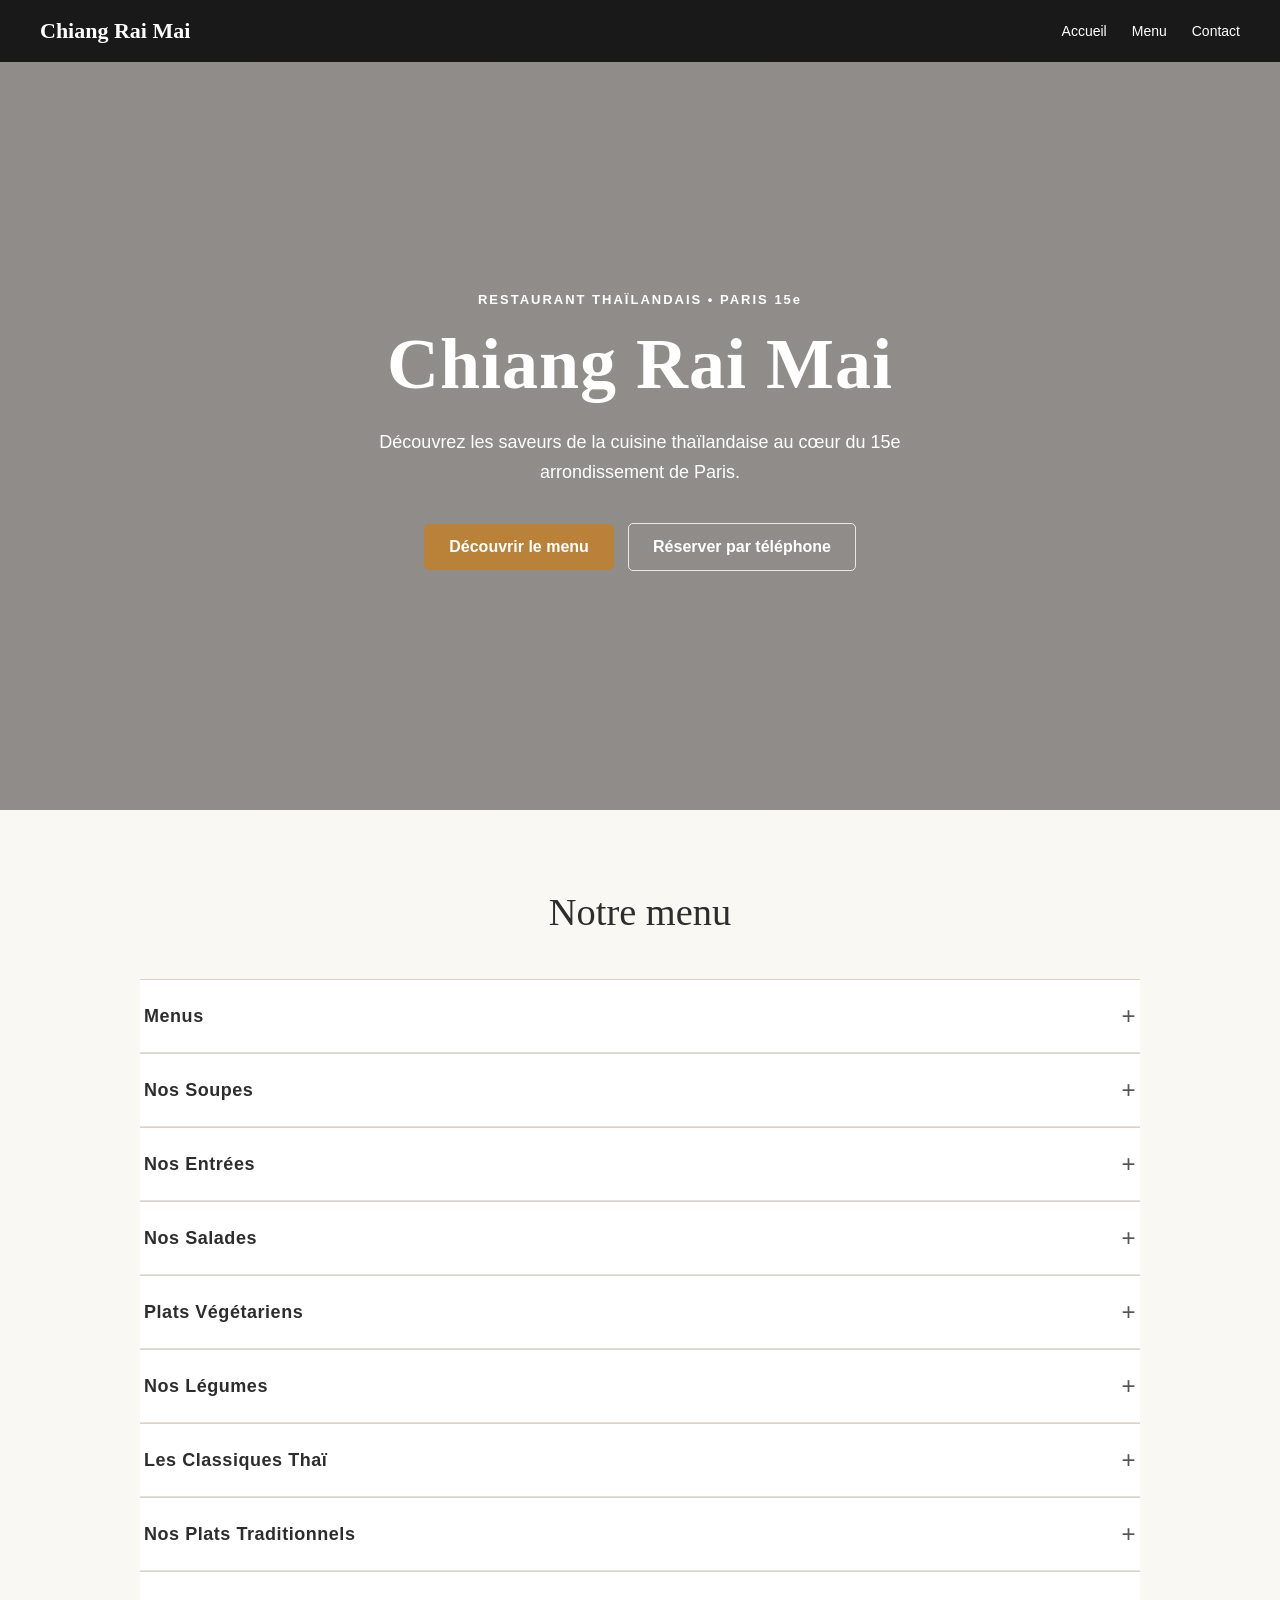
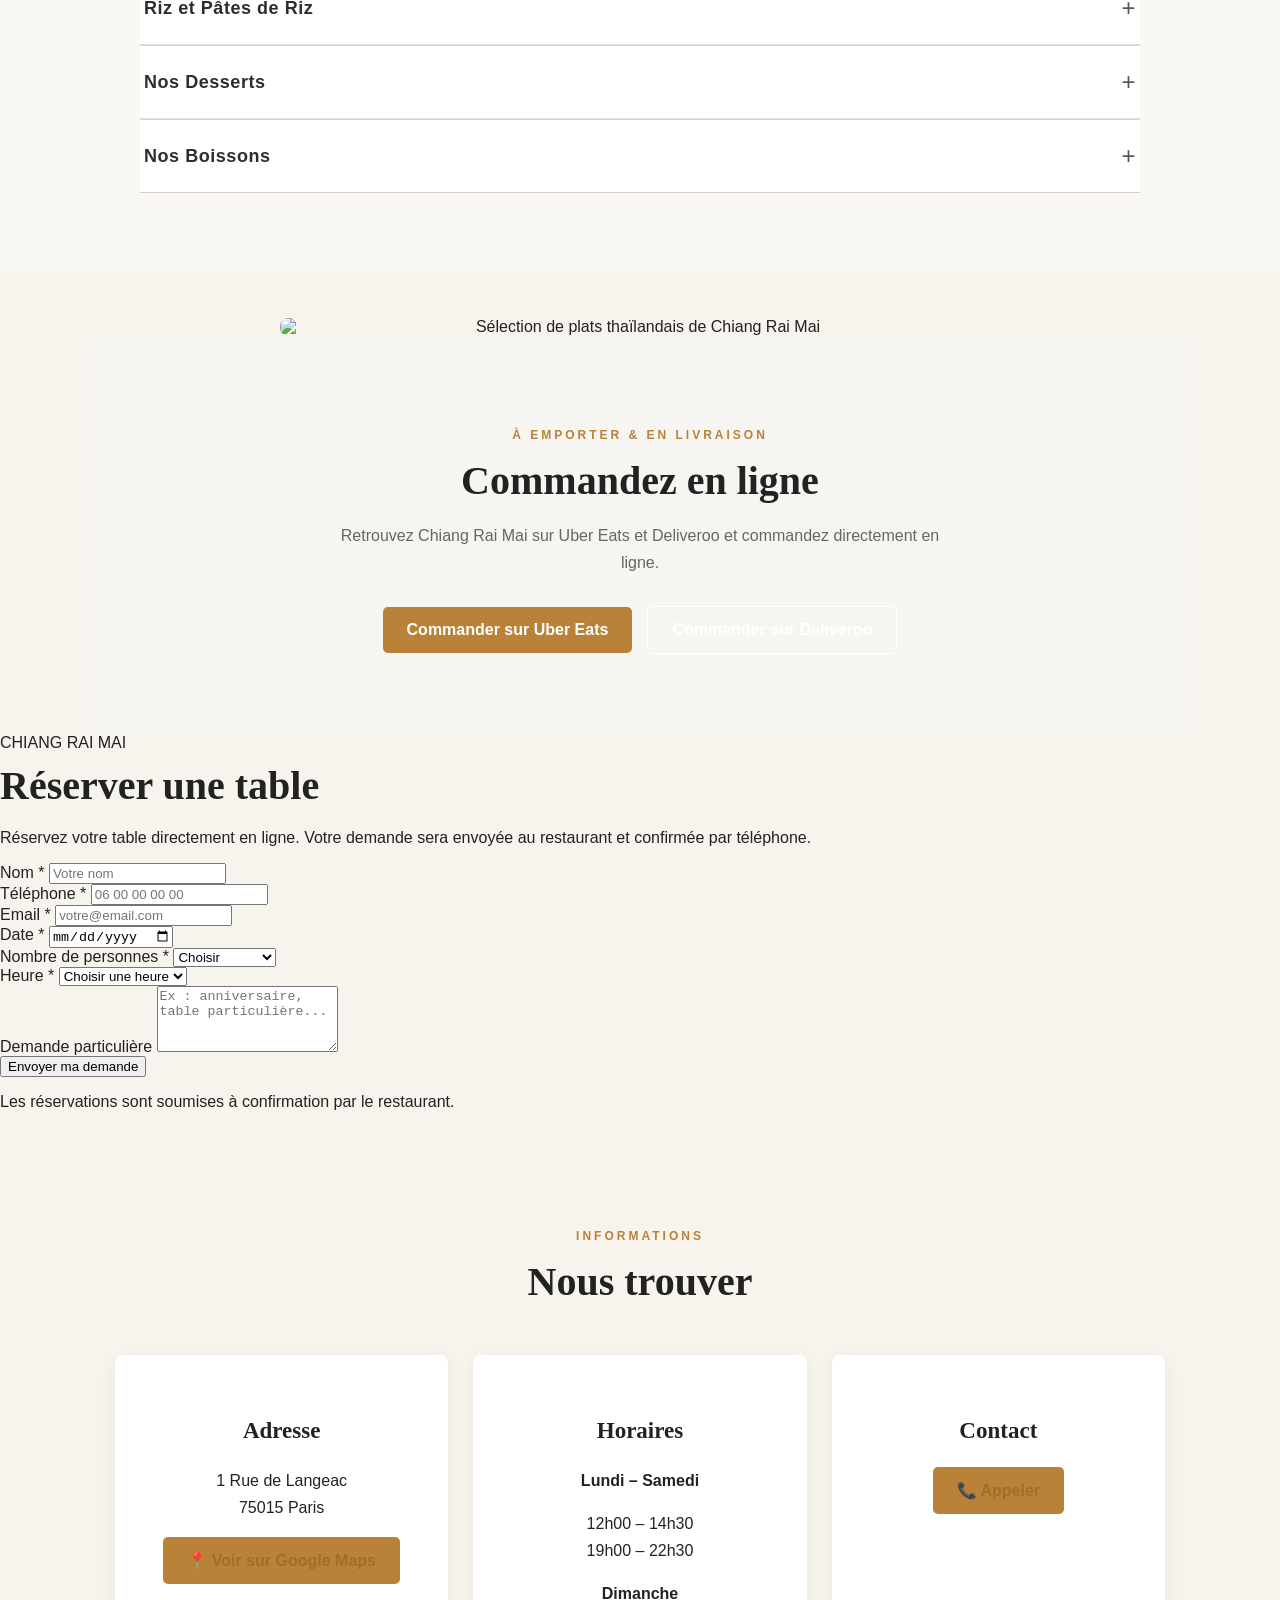
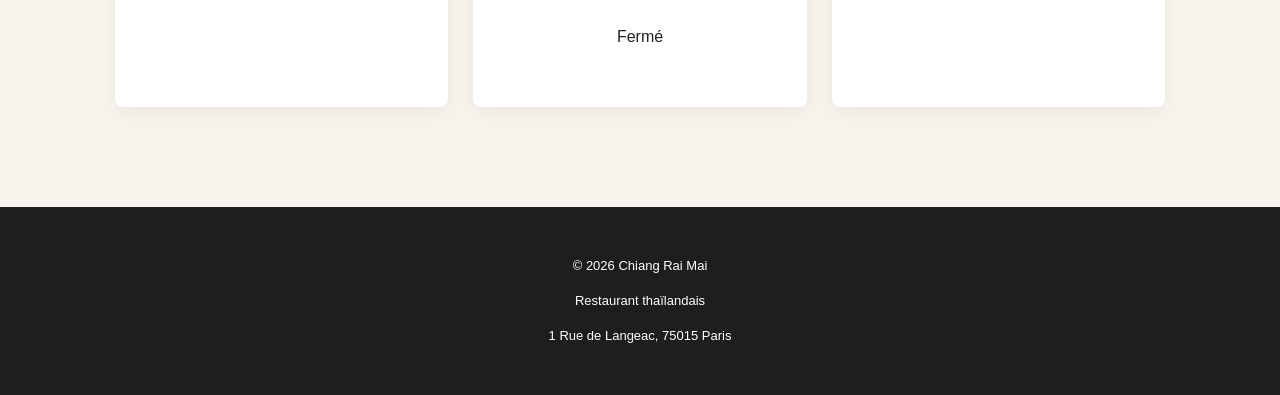
==== index.html @ cab0a839 "Update index.html" ====
<!DOCTYPE html>
<html lang="fr">

<head>

  <meta charset="UTF-8">

  <meta
    name="viewport"
    content="width=device-width, initial-scale=1.0"
  >

  <title>
    Chiang Rai Mai — Restaurant Thaïlandais Paris
  </title>

  <meta
    name="description"
    content="Chiang Rai Mai, restaurant thaïlandais au 1 Rue de Langeac, 75015 Paris."
  >

  <link rel="stylesheet" href="style.css">

</head>


<body>


  <!-- =========================
       NAVIGATION
  ========================= -->

  <header class="navbar">

    <div class="logo">
      Chiang Rai Mai
    </div>

    <nav>

      <a href="#accueil">Accueil</a>

      <a href="#menu">Menu</a>

    

      <a href="#contact">Contact</a>

    </nav>

  </header>



  <!-- =========================
       ACCUEIL
  ========================= -->

  <section id="accueil" class="hero">

    <div class="hero-content">

      <p class="label">
        RESTAURANT THAÏLANDAIS • PARIS 15e
      </p>

      <h1>
        Chiang Rai Mai
      </h1>

      <p class="subtitle">
        Découvrez les saveurs de la cuisine thaïlandaise
        au cœur du 15e arrondissement de Paris.
      </p>

      <div class="buttons">

        <a
          href="#menu"
          class="button"
        >
          Découvrir le menu
        </a>

        <a
          href="tel:0145306911"
          class="button button-outline"
        >
          Réserver par téléphone
        </a>

      </div>

    </div>

  </section>



<!-- =========================
     MENU
========================= -->

<section id="menu" class="menu">
  <div class="menu-container">

    <h2>Notre menu</h2>

    <!-- =========================
         MENUS
    ========================= -->

    <details class="menu-category">
      <summary>Menus</summary>

      <div class="menu-items">

        <div class="menu-special">
          <div class="menu-special-name">Menu Midi</div>

          <div class="menu-special-description">
            Entrée + Plat<br>
            Du lundi au vendredi, hors week-ends et jours fériés.
          </div>

          <div class="menu-special-price">16,50 €</div>
        </div>

        <div class="menu-special">
          <div class="menu-special-name">Menu Midi &amp; Soir</div>

          <div class="menu-special-description">
            Entrée + Plat + Accompagnement + Dessert ou Café
          </div>

          <div class="menu-special-price">25,50 €</div>
        </div>

      </div>
    </details>


    <!-- =========================
         SOUPES
    ========================= -->

    <details class="menu-category">
      <summary>Nos Soupes</summary>

      <div class="menu-items">

        <div class="menu-item">
          <div class="menu-code">S1</div>
          <div class="menu-name">
            Tom Kha Kai
            <span class="menu-description">
              Soupe de poulet au lait de coco, galanga et citronnelle
            </span>
          </div>
          <div class="menu-price">13,80 €</div>
        </div>

        <div class="menu-item">
          <div class="menu-code">S2</div>
          <div class="menu-name">
            Tom Yam Kai
            <span class="menu-description">
              Soupe de poulet à la citronnelle épicée
            </span>
          </div>
          <div class="menu-price">12,80 €</div>
        </div>

        <div class="menu-item">
          <div class="menu-code">S3</div>
          <div class="menu-name">
            Tom Yam Pla
            <span class="menu-description">
              Soupe de poisson à la citronnelle épicée
            </span>
          </div>
          <div class="menu-price">13,80 €</div>
        </div>

        <div class="menu-item">
          <div class="menu-code">S4</div>
          <div class="menu-name">
            Tom Yam Kung
            <span class="menu-description">
              Soupe de crevettes à la citronnelle épicée
            </span>
          </div>
          <div class="menu-price">14,80 €</div>
        </div>

        <div class="menu-item">
          <div class="menu-code">S5</div>
          <div class="menu-name">
            Tom Yam Tha Le
            <span class="menu-description">
              Soupe aux fruits de mer à la citronnelle épicée
            </span>
          </div>
          <div class="menu-price">15,50 €</div>
        </div>

        <div class="menu-item">
          <div class="menu-code">S6</div>
          <div class="menu-name">
            Ken Chud Voun Sen
            <span class="menu-description">
              Soupe de vermicelles transparentes au porc et crevettes
            </span>
          </div>
          <div class="menu-price">13,50 €</div>
        </div>

        <div class="menu-item">
          <div class="menu-code">S7</div>
          <div class="menu-name">
            Tom Yam Keow Kung
            <span class="menu-description">
              Soupe de raviolis aux crevettes à la citronnelle épicée
            </span>
          </div>
          <div class="menu-price">13,80 €</div>
        </div>

      </div>
    </details>


    <!-- =========================
         ENTREES
    ========================= -->

    <details class="menu-category">
      <summary>Nos Entrées</summary>

      <div class="menu-items">

        <div class="menu-item">
          <div class="menu-code">E8</div>
          <div class="menu-name">
            Som Tam Thaï
            <span class="menu-description">Salade de papaye</span>
          </div>
          <div class="menu-price">10,50 €</div>
        </div>

        <div class="menu-item">
          <div class="menu-code">E88</div>
          <div class="menu-name">
            Som Tam Lao
            <span class="menu-description">Salade de papaye lao</span>
          </div>
          <div class="menu-price">10,50 €</div>
        </div>

        <div class="menu-item">
          <div class="menu-code">E9</div>
          <div class="menu-name">
            Nems
            <span class="menu-description">Pâtés impériaux au porc, 4 pièces</span>
          </div>
          <div class="menu-price">9,00 €</div>
        </div>

        <div class="menu-item">
          <div class="menu-code">E10</div>
          <div class="menu-name">
            Por Pia
            <span class="menu-description">Rouleaux thaï au porc et taro, 3 pièces</span>
          </div>
          <div class="menu-price">9,00 €</div>
        </div>

        <div class="menu-item">
          <div class="menu-code">E11</div>
          <div class="menu-name">
            Toong Thong
            <span class="menu-description">Papillotes farcies aux fruits de mer, 6 pièces</span>
          </div>
          <div class="menu-price">13,00 €</div>
        </div>

        <div class="menu-item">
          <div class="menu-code">E12</div>
          <div class="menu-name">
            Kung Kled Kha Nom Pang
            <span class="menu-description">Crevettes panées au pain de mie, 6 pièces</span>
          </div>
          <div class="menu-price">15,80 €</div>
        </div>

        <div class="menu-item">
          <div class="menu-code">E13</div>
          <div class="menu-name">
            Kung Chê Nam Pla
            <span class="menu-description">Crevettes crues sauce piquante</span>
          </div>
          <div class="menu-price">16,80 €</div>
        </div>

        <div class="menu-item">
          <div class="menu-code">E14</div>
          <div class="menu-name">
            Neua Savan
            <span class="menu-description">Bœuf boucané façon thaï</span>
          </div>
          <div class="menu-price">13,50 €</div>
        </div>

        <div class="menu-item">
          <div class="menu-code">E15</div>
          <div class="menu-name">
            Por Pia Sod
            <span class="menu-description">Rouleaux de printemps, 2 pièces</span>
          </div>
          <div class="menu-price">10,50 €</div>
        </div>

        <div class="menu-item">
          <div class="menu-code">E16</div>
          <div class="menu-name">
            Nem Tha Deua
            <span class="menu-description">Salade de riz croustillant à la laotienne</span>
          </div>
          <div class="menu-price">13,80 €</div>
        </div>

      </div>
    </details>


    <!-- =========================
         SALADES
    ========================= -->

    <details class="menu-category">
      <summary>Nos Salades</summary>

      <div class="menu-items">

        <div class="menu-item">
          <div class="menu-code">E17</div>
          <div class="menu-name">
            Yam Pla Duk Phu
            <span class="menu-description">
              Salade de miettes de poisson frit aux mangues vertes
            </span>
          </div>
          <div class="menu-price">23,90 €</div>
        </div>

        <div class="menu-item">
          <div class="menu-code">E18</div>
          <div class="menu-name">
            Yam Neua
            <span class="menu-description">Salade de bœuf à la citronnelle</span>
          </div>
          <div class="menu-price">14,50 €</div>
        </div>

        <div class="menu-item">
          <div class="menu-code">E19</div>
          <div class="menu-name">
            Yam Sam Krop
            <span class="menu-description">
              Salade de seiches, poisson et crevettes à la citronnelle
            </span>
          </div>
          <div class="menu-price">14,80 €</div>
        </div>

        <div class="menu-item">
          <div class="menu-code">E20</div>
          <div class="menu-name">
            Yam Voune Sene
            <span class="menu-description">
              Salade de vermicelles au porc et aux crevettes
            </span>
          </div>
          <div class="menu-price">14,50 €</div>
        </div>

        <div class="menu-item">
          <div class="menu-code">E21</div>
          <div class="menu-name">
            Yam Pla Meuk
            <span class="menu-description">Salade de seiches à la citronnelle</span>
          </div>
          <div class="menu-price">13,80 €</div>
        </div>

        <div class="menu-item">
          <div class="menu-code">E22</div>
          <div class="menu-name">
            Yam Phak Bung
            <span class="menu-description">Salade de liserons d'eau aux crevettes</span>
          </div>
          <div class="menu-price">14,50 €</div>
        </div>

        <div class="menu-item">
          <div class="menu-code">E23</div>
          <div class="menu-name">
            Yam Tha Le
            <span class="menu-description">Salade de fruits de mer à la citronnelle</span>
          </div>
          <div class="menu-price">16,80 €</div>
        </div>

        <div class="menu-item">
          <div class="menu-code">E24</div>
          <div class="menu-name">
            Yam Kung
            <span class="menu-description">Salade de crevettes à la citronnelle</span>
          </div>
          <div class="menu-price">16,80 €</div>
        </div>

        <div class="menu-item">
          <div class="menu-code">E25</div>
          <div class="menu-name">
            Mou Ma Nao
            <span class="menu-description">Salade de porc au citron vert</span>
          </div>
          <div class="menu-price">13,80 €</div>
        </div>

        <div class="menu-item">
          <div class="menu-code">E26</div>
          <div class="menu-name">
            Yam Sapparod
            <span class="menu-description">Salade d'ananas aux crevettes et au poulet</span>
          </div>
          <div class="menu-price">17,80 €</div>
        </div>

      </div>
    </details>


    <!-- =========================
         VEGETARIEN
    ========================= -->

    <details class="menu-category">
      <summary>Plats Végétariens</summary>

      <div class="menu-items">

        <div class="menu-item">
          <div class="menu-code">V1</div>
          <div class="menu-name">
            Por Pia
            <span class="menu-description">Rouleaux thaï aux légumes</span>
          </div>
          <div class="menu-price">9,00 €</div>
        </div>

        <div class="menu-item">
          <div class="menu-code">V2</div>
          <div class="menu-name">
            Som Tam Che
            <span class="menu-description">Salade de papaye végétarienne</span>
          </div>
          <div class="menu-price">10,50 €</div>
        </div>

        <div class="menu-item">
          <div class="menu-code">V3</div>
          <div class="menu-name">
            Ken Chud Voun Sen Tofu
            <span class="menu-description">Soupe de vermicelles transparentes au tofu</span>
          </div>
          <div class="menu-price">12,80 €</div>
        </div>

        <div class="menu-item">
          <div class="menu-code">V4</div>
          <div class="menu-name">
            Phat Phak Ruam Mit Tofu
            <span class="menu-description">Légumes croquants et tofu sautés au wok</span>
          </div>
          <div class="menu-price">12,80 €</div>
        </div>

        <div class="menu-item">
          <div class="menu-code">V5</div>
          <div class="menu-name">
            Keng Phet Phak Ruam Mit
            <span class="menu-description">Assortiment de légumes au lait de coco aux épices rouges</span>
          </div>
          <div class="menu-price">13,50 €</div>
        </div>

        <div class="menu-item">
          <div class="menu-code">V6</div>
          <div class="menu-name">
            Keng Kiew Van Phak Mit
            <span class="menu-description">Assortiment de légumes au lait de coco aux épices vertes</span>
          </div>
          <div class="menu-price">13,50 €</div>
        </div>

        <div class="menu-item">
          <div class="menu-code">V7</div>
          <div class="menu-name">
            Phat Thaï Tofu
            <span class="menu-description">Pâtes de riz sautées de tofu</span>
          </div>
          <div class="menu-price">13,50 €</div>
        </div>

        <div class="menu-item">
          <div class="menu-code">V8</div>
          <div class="menu-name">
            Khao Phat Tofu
            <span class="menu-description">Riz sauté de tofu</span>
          </div>
          <div class="menu-price">12,80 €</div>
        </div>

        <div class="menu-item">
          <div class="menu-code">V9</div>
          <div class="menu-name">
            Tom Kha Pak
            <span class="menu-description">
              Soupe de légumes épicées parfumée de citronnelle, galanga et lait de coco
            </span>
          </div>
          <div class="menu-price">13,50 €</div>
        </div>

        <div class="menu-item">
          <div class="menu-code">V10</div>
          <div class="menu-name">
            Phat Kaphao Tofu
            <span class="menu-description">Tofu sautés au basilic</span>
          </div>
          <div class="menu-price">13,50 €</div>
        </div>

        <div class="menu-item">
          <div class="menu-code">V11</div>
          <div class="menu-name">
            Bôbun Che
            <span class="menu-description">Bôbun végétarien</span>
          </div>
          <div class="menu-price">12,80 €</div>
        </div>

      </div>
    </details>


    <!-- =========================
         LEGUMES
    ========================= -->

    <details class="menu-category">
      <summary>Nos Légumes</summary>

      <div class="menu-items">

        <div class="menu-item">
          <div class="menu-code">L1</div>
          <div class="menu-name">
            Phat Kha Na Mou Korb
            <span class="menu-description">Légumes thaï sautés au porc croustillant</span>
          </div>
          <div class="menu-price">12,80 €</div>
        </div>

        <div class="menu-item">
          <div class="menu-code">L2</div>
          <div class="menu-name">
            Phat Kha Na Pa Khem
            <span class="menu-description">Légumes thaï sautés au poisson salé</span>
          </div>
          <div class="menu-price">12,80 €</div>
        </div>

        <div class="menu-item">
          <div class="menu-code">L3</div>
          <div class="menu-name">
            Phat Phak Bung Fai Deng
            <span class="menu-description">Liserons d'eau sautés à l'ail</span>
          </div>
          <div class="menu-price">12,80 €</div>
        </div>

        <div class="menu-item">
          <div class="menu-code">L4</div>
          <div class="menu-name">
            Phat Phak Ruam Mit
            <span class="menu-description">Assortiment de légumes sautés</span>
          </div>
          <div class="menu-price">12,80 €</div>
        </div>

        <div class="menu-item">
          <div class="menu-code">L5</div>
          <div class="menu-name">
            Bôbun Kai
            <span class="menu-description">Bôbun poulet</span>
          </div>
          <div class="menu-price">13,50 €</div>
        </div>

        <div class="menu-item">
          <div class="menu-code">L6</div>
          <div class="menu-name">
            Bôbun Nuea
            <span class="menu-description">Bôbun bœuf</span>
          </div>
          <div class="menu-price">14,50 €</div>
        </div>

      </div>
    </details>


    <!-- =========================
         CLASSIQUES THAI
    ========================= -->

    <details class="menu-category">
      <summary>Les Classiques Thaï</summary>

      <div class="menu-items">

        <div class="menu-item">
          <div class="menu-code">C1</div>
          <div class="menu-name">
            Keng Kiew Van Neua
            <span class="menu-description">Bœuf aux pousses de bambou et au lait de coco aux épices vertes</span>
          </div>
          <div class="menu-price">14,80 €</div>
        </div>

        <div class="menu-item">
          <div class="menu-code">C2</div>
          <div class="menu-name">
            Keng Phet Neua
            <span class="menu-description">Bœuf aux pousses de bambou et lait de coco aux épices rouges</span>
          </div>
          <div class="menu-price">14,80 €</div>
        </div>

        <div class="menu-item">
          <div class="menu-code">C3</div>
          <div class="menu-name">
            Keng Pha Naing Neua
            <span class="menu-description">Bœuf aux épices et au lait de coco</span>
          </div>
          <div class="menu-price">15,50 €</div>
        </div>

        <div class="menu-item">
          <div class="menu-code">C4</div>
          <div class="menu-name">
            Chuchi Kung
            <span class="menu-description">Gambas aux épices et au lait de coco, 3 pièces</span>
          </div>
          <div class="menu-price">17,80 €</div>
        </div>

        <div class="menu-item">
          <div class="menu-code">C5</div>
          <div class="menu-name">
            Chuchi Pla
            <span class="menu-description">Filet de saumon aux épices et au lait de coco</span>
          </div>
          <div class="menu-price">16,50 €</div>
        </div>

        <div class="menu-item">
          <div class="menu-code">C6</div>
          <div class="menu-name">
            Keng Phet Kai
            <span class="menu-description">Poulet aux pousses de bambou et lait de coco aux épices rouges</span>
          </div>
          <div class="menu-price">13,80 €</div>
        </div>

        <div class="menu-item">
          <div class="menu-code">C7</div>
          <div class="menu-name">
            Keng Phet Pet Yang
            <span class="menu-description">Canard aux pousses de bambou et lait de coco aux épices rouges</span>
          </div>
          <div class="menu-price">16,80 €</div>
        </div>

        <div class="menu-item">
          <div class="menu-code">C8</div>
          <div class="menu-name">
            Keng Kiew Van Pet
            <span class="menu-description">Canard aux pousses de bambou et lait de coco aux épices vertes</span>
          </div>
          <div class="menu-price">16,00 €</div>
        </div>

        <div class="menu-item">
          <div class="menu-code">C9</div>
          <div class="menu-name">
            Massaman Kai
            <span class="menu-description">Poulet aux pommes de terre au lait de coco</span>
          </div>
          <div class="menu-price">16,00 €</div>
        </div>

        <div class="menu-item">
          <div class="menu-code">C10</div>
          <div class="menu-name">
            Khao Nom Chin Nam Ngiao
            <span class="menu-description">Soupe de vermicelles de riz au porc façon « Chiang-Rai »</span>
          </div>
          <div class="menu-price">13,80 €</div>
        </div>

        <div class="menu-item">
          <div class="menu-code">C11</div>
          <div class="menu-name">
            Keng Kiew Van Kai
            <span class="menu-description">Poulet aux pousses de bambou et lait de coco aux épices vertes</span>
          </div>
          <div class="menu-price">13,80 €</div>
        </div>

        <div class="menu-item">
          <div class="menu-code"></div>
          <div class="menu-name">
            Crevettes aux pousses de bambou
            <span class="menu-description">Lait de coco aux épices rouges ou vertes</span>
          </div>
          <div class="menu-price">16,70 €</div>
        </div>

      </div>
    </details>


    <!-- =========================
         PLATS TRADITIONNELS
    ========================= -->

    <details class="menu-category">
      <summary>Nos Plats Traditionnels</summary>

      <div class="menu-items">

        <div class="menu-subcategory">
          Spécialités de Viandes &amp; Volailles
        </div>

        <div class="menu-item">
          <div class="menu-code">P27</div>
          <div class="menu-name">Lab Mou<span class="menu-description">Porc haché aux épices et galanga, froid</span></div>
          <div class="menu-price">13,50 €</div>
        </div>

        <div class="menu-item">
          <div class="menu-code">P28</div>
          <div class="menu-name">Lab Kai<span class="menu-description">Poulet haché aux épices et galanga, froid</span></div>
          <div class="menu-price">13,50 €</div>
        </div>

        <div class="menu-item">
          <div class="menu-code">P29</div>
          <div class="menu-name">Lab Khôua<span class="menu-description">Porc haché façon Chiang-Rai</span></div>
          <div class="menu-price">13,80 €</div>
        </div>

        <div class="menu-item">
          <div class="menu-code">P30</div>
          <div class="menu-name">Lab Neua<span class="menu-description">Bœuf haché aux épices et galanga, froid</span></div>
          <div class="menu-price">14,50 €</div>
        </div>

        <div class="menu-item">
          <div class="menu-code">P31</div>
          <div class="menu-name">Lab Pet<span class="menu-description">Canard haché aux épices et galanga, froid</span></div>
          <div class="menu-price">14,50 €</div>
        </div>

        <div class="menu-item">
          <div class="menu-code">P32</div>
          <div class="menu-name">Say Krok<span class="menu-description">Saucisses thaï</span></div>
          <div class="menu-price">11,80 €</div>
        </div>

        <div class="menu-item">
          <div class="menu-code">P33</div>
          <div class="menu-name">Say Oua Lao<span class="menu-description">Saucisses lao à la citronnelle</span></div>
          <div class="menu-price">11,80 €</div>
        </div>

        <div class="menu-item">
          <div class="menu-code">P34</div>
          <div class="menu-name">Neua Phat Ka Phao<span class="menu-description">Bœuf sauté au basilic</span></div>
          <div class="menu-price">14,50 €</div>
        </div>

        <div class="menu-item">
          <div class="menu-code">P35</div>
          <div class="menu-name">Neua Phat Khing<span class="menu-description">Bœuf sauté au gingembre</span></div>
          <div class="menu-price">14,80 €</div>
        </div>

        <div class="menu-item">
          <div class="menu-code">P36</div>
          <div class="menu-name">Seua Rong Haï<span class="menu-description">Entrecôte grillée façon thaï</span></div>
          <div class="menu-price">18,80 €</div>
        </div>

        <div class="menu-item">
          <div class="menu-code">P37</div>
          <div class="menu-name">Neua Phat Phet<span class="menu-description">Bœuf épicé sauté au poivre jeune</span></div>
          <div class="menu-price">15,50 €</div>
        </div>

        <div class="menu-item">
          <div class="menu-code">P38</div>
          <div class="menu-name">Sate Kai<span class="menu-description">Brochettes de poulet, sauce au lait de coco et cacahuètes</span></div>
          <div class="menu-price">13,80 €</div>
        </div>

        <div class="menu-item">
          <div class="menu-code">P39</div>
          <div class="menu-name">Poulets Sautés Aux Noix de Cajou<span class="menu-description">Kai Phat Met Mamuang</span></div>
          <div class="menu-price">13,80 €</div>
        </div>

        <div class="menu-item">
          <div class="menu-code">P40</div>
          <div class="menu-name">Kai Thord<span class="menu-description">Demi coquelet frit</span></div>
          <div class="menu-price">12,70 €</div>
        </div>

        <div class="menu-item">
          <div class="menu-code">P41</div>
          <div class="menu-name">Kai Phat Ka Phao<span class="menu-description">Poulets sautés au basilic</span></div>
          <div class="menu-price">13,80 €</div>
        </div>

        <div class="menu-item">
          <div class="menu-code">P42</div>
          <div class="menu-name">Kai Phat Khing<span class="menu-description">Poulets sautés au gingembre</span></div>
          <div class="menu-price">13,80 €</div>
        </div>

        <div class="menu-item">
          <div class="menu-code">P43</div>
          <div class="menu-name">Nok Phat Ka Thiem<span class="menu-description">Cailles sautées à l'ail</span></div>
          <div class="menu-price">14,80 €</div>
        </div>

        <div class="menu-item">
          <div class="menu-code">P44</div>
          <div class="menu-name">Nok Phat Ka Phao<span class="menu-description">Cailles sautées au basilic</span></div>
          <div class="menu-price">14,80 €</div>
        </div>

        <div class="menu-item">
          <div class="menu-code">P45</div>
          <div class="menu-name">Mou Yang<span class="menu-description">Porc grillé façon thaï</span></div>
          <div class="menu-price">14,80 €</div>
        </div>

        <div class="menu-item">
          <div class="menu-code">P46</div>
          <div class="menu-name">Mou Wane<span class="menu-description">Porc au caramel</span></div>
          <div class="menu-price">14,80 €</div>
        </div>

        <div class="menu-item">
          <div class="menu-code">P47</div>
          <div class="menu-name">Sate Mou<span class="menu-description">Brochettes de porc, sauce au lait de coco et cacahuètes</span></div>
          <div class="menu-price">13,80 €</div>
        </div>

        <div class="menu-item">
          <div class="menu-code">P48</div>
          <div class="menu-name">Mou Phat Ka Phao<span class="menu-description">Porc sauté au basilic</span></div>
          <div class="menu-price">13,80 €</div>
        </div>

        <div class="menu-item">
          <div class="menu-code">P49</div>
          <div class="menu-name">Mou Phat Khing<span class="menu-description">Porc sauté au gingembre</span></div>
          <div class="menu-price">13,80 €</div>
        </div>

        <div class="menu-item">
          <div class="menu-code">P50</div>
          <div class="menu-name">Pet Ma Kram<span class="menu-description">Canard au tamarin</span></div>
          <div class="menu-price">15,80 €</div>
        </div>

        <div class="menu-item">
          <div class="menu-code">P52</div>
          <div class="menu-name">Pet Phat Phet<span class="menu-description">Canard sauté au basilic et poivre jeune</span></div>
          <div class="menu-price">16,50 €</div>
        </div>

        <div class="menu-item">
          <div class="menu-code">P54</div>
          <div class="menu-name">Phê Phat Phet Plik Thaï One<span class="menu-description">Agneau sauté au basilic et poivre jeune</span></div>
          <div class="menu-price">16,50 €</div>
        </div>


        <div class="menu-subcategory">
          Spécialités de Poissons, Crustacés &amp; Autres
        </div>

        <div class="menu-item">
          <div class="menu-code">P51</div>
          <div class="menu-name">Kop Ka Tiem<span class="menu-description">Cuisses de grenouilles sautées à l'ail au sel et poivre</span></div>
          <div class="menu-price">15,80 €</div>
        </div>

        <div class="menu-item">
          <div class="menu-code">P53</div>
          <div class="menu-name">Kop Phat Ka Phao<span class="menu-description">Cuisses de grenouilles sautées au basilic</span></div>
          <div class="menu-price">15,80 €</div>
        </div>

        <div class="menu-item">
          <div class="menu-code">P55</div>
          <div class="menu-name">Pla Piao Vane<span class="menu-description">Filet de poisson frit sauce aigre-douce</span></div>
          <div class="menu-price">14,50 €</div>
        </div>

        <div class="menu-item">
          <div class="menu-code">P56</div>
          <div class="menu-name">Pla Sam Rot<span class="menu-description">Daurade aux trois saveurs</span></div>
          <div class="menu-price">24,80 €</div>
        </div>

        <div class="menu-item">
          <div class="menu-code">P57</div>
          <div class="menu-name">Pla Phat Ka Thiem<span class="menu-description">Daurade sautée à l'ail, au sel et au poivre</span></div>
          <div class="menu-price">24,90 €</div>
        </div>

        <div class="menu-item">
          <div class="menu-code">P58</div>
          <div class="menu-name">Pla Samoune Thaï<span class="menu-description">Daurade aux épices thaïes</span></div>
          <div class="menu-price">25,50 €</div>
        </div>

        <div class="menu-item">
          <div class="menu-code">P59</div>
          <div class="menu-name">Kung Ka Tiem<span class="menu-description">Gambas sautées à l'ail au sel et poivre, 3 pièces</span></div>
          <div class="menu-price">17,80 €</div>
        </div>

        <div class="menu-item">
          <div class="menu-code">P60</div>
          <div class="menu-name">Kung Op Voun Sen<span class="menu-description">Marmite de gambas aux cheveux d'anges, 3 pièces</span></div>
          <div class="menu-price">17,80 €</div>
        </div>

        <div class="menu-item">
          <div class="menu-code">P61</div>
          <div class="menu-name">Hor Mok Pla<span class="menu-description">Filet de poisson aux épices thaï cuit à la vapeur, 2 pièces</span></div>
          <div class="menu-price">15,80 €</div>
        </div>

        <div class="menu-item">
          <div class="menu-code">P62</div>
          <div class="menu-name">Pla Nung Ma Nao<span class="menu-description">Bar au citron cuit à la vapeur</span></div>
          <div class="menu-price">27,50 €</div>
        </div>

        <div class="menu-item">
          <div class="menu-code">P63</div>
          <div class="menu-name">Pou Phat Ka Phao<span class="menu-description">Crabes sautés au basilic</span></div>
          <div class="menu-price">16,50 €</div>
        </div>

        <div class="menu-item">
          <div class="menu-code">P64</div>
          <div class="menu-name">Pou Phat Curry<span class="menu-description">Crabes sautés au curry</span></div>
          <div class="menu-price">16,50 €</div>
        </div>

        <div class="menu-item">
          <div class="menu-code">P65</div>
          <div class="menu-name">Pou Phat Ka Tiem<span class="menu-description">Crabes sautés à l'ail au sel et poivre</span></div>
          <div class="menu-price">16,50 €</div>
        </div>

        <div class="menu-item">
          <div class="menu-code">P66</div>
          <div class="menu-name">Hoy Meng Phou Phat Ka Phao<span class="menu-description">Moules sautées au basilic</span></div>
          <div class="menu-price">15,80 €</div>
        </div>

        <div class="menu-item">
          <div class="menu-code">P67</div>
          <div class="menu-name">Hoy Phat Ka Tiem<span class="menu-description">Noix de Saint-Jacques sautées à l'ail</span></div>
          <div class="menu-price">19,80 €</div>
        </div>

        <div class="menu-item">
          <div class="menu-code">P68</div>
          <div class="menu-name">Hoy Phat Ka Phao<span class="menu-description">Noix de Saint-Jacques sautées au basilic</span></div>
          <div class="menu-price">19,80 €</div>
        </div>

        <div class="menu-item">
          <div class="menu-code">P69</div>
          <div class="menu-name">Phat Ka Phao Thaï Lei<span class="menu-description">Fruits de mer sautés au basilic</span></div>
          <div class="menu-price">16,80 €</div>
        </div>

        <div class="menu-item">
          <div class="menu-code">P70</div>
          <div class="menu-name">Phat Ka Phao Kung<span class="menu-description">Crevettes sautées au basilic</span></div>
          <div class="menu-price">17,50 €</div>
        </div>

      </div>
    </details>


    <!-- =========================
         RIZ ET PATES
    ========================= -->

    <details class="menu-category">
      <summary>Riz et Pâtes de Riz</summary>

      <div class="menu-items">

        <div class="menu-item">
  <div class="menu-code">R1</div>

  <div class="menu-name">
    Phat Thaï
    <span class="menu-description">
      Pâtes de riz sautées façon thaï : poulet, bœuf, porc ou crevettes<br>
      Option crevettes ou bœuf — <strong>14,50 €</strong>
    </span>
  </div>

  <div class="menu-price">13,80 €</div>
</div>
        <div class="menu-item">
          <div class="menu-code">R2</div>
          <div class="menu-name">Khao Phat Pou<span class="menu-description">Riz sauté au crabe</span></div>
          <div class="menu-price">14,80 €</div>
        </div>

        <div class="menu-item">
          <div class="menu-code">R3</div>
          <div class="menu-name">Khao Phat Kai<span class="menu-description">Riz sauté au poulet</span></div>
          <div class="menu-price">13,80 €</div>
        </div>

        <div class="menu-item">
          <div class="menu-code">R4</div>
          <div class="menu-name">Khao Phat Mou<span class="menu-description">Riz sauté au porc</span></div>
          <div class="menu-price">13,80 €</div>
        </div>

        <div class="menu-item">
          <div class="menu-code">R5</div>
          <div class="menu-name">Khao Phat Kung<span class="menu-description">Riz sauté aux crevettes</span></div>
          <div class="menu-price">14,50 €</div>
        </div>

        <div class="menu-item">
          <div class="menu-code">R6</div>
          <div class="menu-name">Khao Phat Ruam Mit<span class="menu-description">Riz sauté aux fruits de mer</span></div>
          <div class="menu-price">14,50 €</div>
        </div>

        <div class="menu-item">
          <div class="menu-code">R7</div>
          <div class="menu-name">Khao Phat Nem<span class="menu-description">Riz sauté au porc fermenté</span></div>
          <div class="menu-price">13,80 €</div>
        </div>

        <div class="menu-item">
          <div class="menu-code">R8</div>
          <div class="menu-name">Khao Plaoc<span class="menu-description">Riz nature</span></div>
          <div class="menu-price">3,50 €</div>
        </div>

        <div class="menu-item">
          <div class="menu-code">R9</div>
          <div class="menu-name">Khao Niao<span class="menu-description">Riz gluant</span></div>
          <div class="menu-price">4,00 €</div>
        </div>


      </div>
    </details>


    <!-- =========================
         DESSERTS
    ========================= -->

    <details class="menu-category">
      <summary>Nos Desserts</summary>

      <div class="menu-items">

        <div class="menu-item">
          <div class="menu-code">D1</div>
          <div class="menu-name">Khao Niao Ma Mouang<span class="menu-description">Riz gluant au lait de coco et à la mangue</span></div>
          <div class="menu-price">10,80 €</div>
        </div>

        <div class="menu-item">
          <div class="menu-code">D2</div>
          <div class="menu-name">Boua Loy<span class="menu-description">Taro au lait de coco à la façon thaï</span></div>
          <div class="menu-price">7,90 €</div>
        </div>

        <div class="menu-item">
          <div class="menu-code">D3</div>
          <div class="menu-name">Khao Niao Thu Rian<span class="menu-description">Riz gluant au lait de coco et au durian</span></div>
          <div class="menu-price">10,80 €</div>
        </div>

        <div class="menu-item">
          <div class="menu-code">D4</div>
          <div class="menu-name">Khao Niao Phieurk<span class="menu-description">Riz gluant au taro et au lait de coco</span></div>
          <div class="menu-price">7,90 €</div>
        </div>

        <div class="menu-item">
          <div class="menu-code">D5</div>
          <div class="menu-name">Kloy Bouad Chee<span class="menu-description">Banane au lait de coco</span></div>
          <div class="menu-price">7,90 €</div>
        </div>

        <div class="menu-item">
          <div class="menu-code">D6</div>
          <div class="menu-name">Ma Mouang<span class="menu-description">Mangue fraîche</span></div>
          <div class="menu-price">8,50 €</div>
        </div>

        <div class="menu-item">
          <div class="menu-code">D7</div>
          <div class="menu-name">Saparot<span class="menu-description">Ananas frais</span></div>
          <div class="menu-price">6,80 €</div>
        </div>

        <div class="menu-item">
          <div class="menu-code">D8</div>
          <div class="menu-name">Mor Keng<span class="menu-description">Flan au lait de coco et thé vert</span></div>
          <div class="menu-price">7,90 €</div>
        </div>

        <div class="menu-item">
          <div class="menu-code">D9</div>
          <div class="menu-name">Mor Keng Ice Cream<span class="menu-description">Demi-flan et glace au coco</span></div>
          <div class="menu-price">7,90 €</div>
        </div>

      </div>
    </details>


    <!-- =========================
         BOISSONS
    ========================= -->

    <details class="menu-category">
      <summary>Nos Boissons</summary>

      <div class="menu-items">

        <div class="menu-subcategory">Bières</div>

        <div class="menu-item">
          <div class="menu-code"></div>
          <div class="menu-name">Bière thaïlandaise Singha <span class="menu-description">33 cl</span></div>
          <div class="menu-price">5,80 €</div>
        </div>


        <div class="menu-subcategory">Apéritifs</div>

        <div class="menu-item"><div class="menu-code"></div><div class="menu-name">Cocktail Maison du jour</div><div class="menu-price">9,50 €</div></div>
        <div class="menu-item"><div class="menu-code"></div><div class="menu-name">Martini Blanc <span class="menu-description">4 cl</span></div><div class="menu-price">5,50 €</div></div>
        <div class="menu-item"><div class="menu-code"></div><div class="menu-name">Martini Rouge <span class="menu-description">4 cl</span></div><div class="menu-price">5,50 €</div></div>
        <div class="menu-item"><div class="menu-code"></div><div class="menu-name">Porto <span class="menu-description">4 cl</span></div><div class="menu-price">5,50 €</div></div>
        <div class="menu-item"><div class="menu-code"></div><div class="menu-name">Kir <span class="menu-description">4 cl</span></div><div class="menu-price">5,50 €</div></div>
        <div class="menu-item"><div class="menu-code"></div><div class="menu-name">Whisky J.W. Red <span class="menu-description">4 cl</span></div><div class="menu-price">7,00 €</div></div>
        <div class="menu-item"><div class="menu-code"></div><div class="menu-name">Whisky J.W. Black <span class="menu-description">4 cl</span></div><div class="menu-price">9,00 €</div></div>
        <div class="menu-item"><div class="menu-code"></div><div class="menu-name">Gin <span class="menu-description">4 cl</span></div><div class="menu-price">5,50 €</div></div>
        <div class="menu-item"><div class="menu-code"></div><div class="menu-name">Gin Tonic</div><div class="menu-price">9,80 €</div></div>
        <div class="menu-item"><div class="menu-code"></div><div class="menu-name">Ricard <span class="menu-description">2 cl</span></div><div class="menu-price">5,00 €</div></div>


        <div class="menu-subcategory">Eaux Minérales &amp; Softs</div>

        <div class="menu-item"><div class="menu-code"></div><div class="menu-name">Badoit / San Pellegrino / Evian <span class="menu-description">50 cl</span></div><div class="menu-price">3,80 €</div></div>
        <div class="menu-item"><div class="menu-code"></div><div class="menu-name">Badoit / San Pellegrino / Evian <span class="menu-description">100 cl</span></div><div class="menu-price">7,00 €</div></div>
        <div class="menu-item"><div class="menu-code"></div><div class="menu-name">Perrier <span class="menu-description">33 cl</span></div><div class="menu-price">4,90 €</div></div>
        <div class="menu-item"><div class="menu-code"></div><div class="menu-name">Schweppes <span class="menu-description">25 cl</span></div><div class="menu-price">4,90 €</div></div>
        <div class="menu-item"><div class="menu-code"></div><div class="menu-name">Orangina mangue ou ananas <span class="menu-description">25 cl</span></div><div class="menu-price">4,90 €</div></div>
        <div class="menu-item"><div class="menu-code"></div><div class="menu-name">Coca-Cola Light ou Zéro <span class="menu-description">33 cl</span></div><div class="menu-price">4,90 €</div></div>
        <div class="menu-item"><div class="menu-code"></div><div class="menu-name">Café</div><div class="menu-price">2,80 €</div></div>
        <div class="menu-item"><div class="menu-code"></div><div class="menu-name">Thé chaud <span class="menu-description">Oulong, Vert ou Jasmin</span></div><div class="menu-price">3,50 €</div></div>
        <div class="menu-item"><div class="menu-code"></div><div class="menu-name">Café noir ou au lait glacé</div><div class="menu-price">5,10 €</div></div>
        <div class="menu-item"><div class="menu-code"></div><div class="menu-name">Thé glacé ou au lait glacé</div><div class="menu-price">5,10 €</div></div>
        <div class="menu-item"><div class="menu-code"></div><div class="menu-name">Jus de coco</div><div class="menu-price">4,90 €</div></div>
        <div class="menu-item"><div class="menu-code"></div><div class="menu-name">Thé citron glacé</div><div class="menu-price">4,90 €</div></div>


        <div class="menu-subcategory">Digestifs</div>

        <div class="menu-item"><div class="menu-code"></div><div class="menu-name">Irish Coffee</div><div class="menu-price">9,50 €</div></div>
        <div class="menu-item"><div class="menu-code"></div><div class="menu-name">Cognac Rémy Martin <span class="menu-description">4 cl</span></div><div class="menu-price">8,00 €</div></div>
        <div class="menu-item"><div class="menu-code"></div><div class="menu-name">Marie Brizard <span class="menu-description">4 cl</span></div><div class="menu-price">5,50 €</div></div>
        <div class="menu-item"><div class="menu-code"></div><div class="menu-name">Get 27 <span class="menu-description">4 cl</span></div><div class="menu-price">5,50 €</div></div>
        <div class="menu-item"><div class="menu-code"></div><div class="menu-name">Meikwei Lu <span class="menu-description">4 cl</span></div><div class="menu-price">5,50 €</div></div>


        <div class="menu-subcategory">Les Vins</div>

        <div class="menu-subcategory">Champagne</div>

        <div class="menu-item"><div class="menu-code"></div><div class="menu-name">Bouteille</div><div class="menu-price">60,00 €</div></div>
        <div class="menu-item"><div class="menu-code"></div><div class="menu-name">Coupe</div><div class="menu-price">10,00 €</div></div>


        <div class="menu-subcategory">Blancs</div>

        <div class="menu-item"><div class="menu-code"></div><div class="menu-name">Chardonnay Pays d'Oc Pierre Dupond <span class="menu-description">75 cl</span></div><div class="menu-price">23,00 €</div></div>
        <div class="menu-item"><div class="menu-code"></div><div class="menu-name">Sancerre Les Grands Champs Domaine Fouassier <span class="menu-description">75 cl</span></div><div class="menu-price">35,00 €</div></div>
        <div class="menu-item"><div class="menu-code"></div><div class="menu-name">Sancerre Les Grands Champs Domaine Fouassier <span class="menu-description">37,5 cl</span></div><div class="menu-price">23,00 €</div></div>


        <div class="menu-subcategory">Rosés</div>

        <div class="menu-item"><div class="menu-code"></div><div class="menu-name">Côtes de Provence Les Caprices de Clémentine <span class="menu-description">75 cl</span></div><div class="menu-price">27,00 €</div></div>
        <div class="menu-item"><div class="menu-code"></div><div class="menu-name">Côtes de Provence Les Caprices de Clémentine <span class="menu-description">37,5 cl</span></div><div class="menu-price">19,00 €</div></div>
        <div class="menu-item"><div class="menu-code"></div><div class="menu-name">Bandol Domaine de Frégate <span class="menu-description">75 cl</span></div><div class="menu-price">32,00 €</div></div>
        <div class="menu-item"><div class="menu-code"></div><div class="menu-name">Bandol Domaine de Frégate <span class="menu-description">37,5 cl</span></div><div class="menu-price">21,00 €</div></div>
        <div class="menu-item"><div class="menu-code"></div><div class="menu-name">Tavel Saint Jacques (Côtes du Rhône) <span class="menu-description">75 cl</span></div><div class="menu-price">30,00 €</div></div>
        <div class="menu-item"><div class="menu-code"></div><div class="menu-name">Tavel Saint Jacques (Côtes du Rhône) <span class="menu-description">37,5 cl</span></div><div class="menu-price">20,00 €</div></div>


        <div class="menu-subcategory">Rouges</div>

        <div class="menu-item"><div class="menu-code"></div><div class="menu-name">Château La Croix Montlabert Saint-Émilion Grand Cru</div><div class="menu-price">38,00 €</div></div>
        <div class="menu-item"><div class="menu-code"></div><div class="menu-name">Château Latour Camblanes <span class="menu-description">2014</span></div><div class="menu-price">28,00 €</div></div>
        <div class="menu-item"><div class="menu-code"></div><div class="menu-name">Château Martin Cru Bourgeois Haut-Médoc <span class="menu-description">2014 — 75 cl</span></div><div class="menu-price">33,00 €</div></div>
        <div class="menu-item"><div class="menu-code"></div><div class="menu-name">Château d'Arcins Haut-Médoc <span class="menu-description">37,5 cl</span></div><div class="menu-price">22,00 €</div></div>
        <div class="menu-item"><div class="menu-code"></div><div class="menu-name">Brouilly Domaine de La Hotte (Beaujolais) <span class="menu-description">75 cl</span></div><div class="menu-price">29,00 €</div></div>
        <div class="menu-item"><div class="menu-code"></div><div class="menu-name">Brouilly Domaine de La Hotte (Beaujolais) <span class="menu-description">37,5 cl</span></div><div class="menu-price">19,00 €</div></div>
        <div class="menu-item"><div class="menu-code"></div><div class="menu-name">Côtes du Rhône « La Renjardière » <span class="menu-description">75 cl</span></div><div class="menu-price">25,00 €</div></div>
        <div class="menu-item"><div class="menu-code"></div><div class="menu-name">Côtes du Rhône « La Renjardière » <span class="menu-description">37,5 cl</span></div><div class="menu-price">17,00 €</div></div>
        <div class="menu-item"><div class="menu-code"></div><div class="menu-name">Pinot Noir Domaine Schmitt &amp; Carrer (Alsace) <span class="menu-description">75 cl</span></div><div class="menu-price">27,00 €</div></div>
        <div class="menu-item"><div class="menu-code"></div><div class="menu-name">Pinot Noir Domaine Schmitt &amp; Carrer (Alsace) <span class="menu-description">37,5 cl</span></div><div class="menu-price">18,00 €</div></div>


        <div class="menu-subcategory">Vins en Pichet &amp; Verre</div>

        <div class="menu-item">
          <div class="menu-code"></div>
          <div class="menu-name">Pichet vin rouge / rosé / blanc <span class="menu-description">50 cl</span></div>
          <div class="menu-price">8,50 €</div>
        </div>

        <div class="menu-item">
          <div class="menu-code"></div>
          <div class="menu-name">Pichet vin rouge / rosé / blanc <span class="menu-description">25 cl</span></div>
          <div class="menu-price">5,50 €</div>
        </div>

        <div class="menu-item">
          <div class="menu-code"></div>
          <div class="menu-name">Vin au verre rouge / blanc / rosé</div>
          <div class="menu-price">3,90 €</div>
        </div>

      </div>
    </details>

  </div>
</section>

  <!-- PHOTO DES PLATS -->

<div class="menu-photo-gallery">
  <img 
    src="https://ibb.co/Q3TkzQcZ" 
    alt="Sélection de plats thaïlandais de Chiang Rai Mai"
  >
</div>

    <!-- =========================
       COMMANDER EN LIGNE
  ========================= -->

  <section class="delivery section">

    <p class="label">
      À EMPORTER & EN LIVRAISON
    </p>

    <h2>
      Commandez en ligne
    </h2>

    <p class="intro">
      Retrouvez Chiang Rai Mai sur Uber Eats et Deliveroo
      et commandez directement en ligne.
    </p>

    <div class="buttons">

      <a
        href="https://www.ubereats.com/fr/store/chiang-rai-mai/X3UceKiOR_Sc2ZRgHMHhdg?ps=1"
        class="button"
        target="_blank"
        rel="noopener noreferrer"
      >
        Commander sur Uber Eats
      </a>

      <a
        href="https://deliveroo.fr/fr/menu/paris/Vaugirard/chaing-rai-mai"
        class="button button-outline"
        target="_blank"
        rel="noopener noreferrer"
      >
        Commander sur Deliveroo
      </a>

    </div>

  </section>

  <!-- =========================
     RÉSERVATION
========================= -->

<section id="reservation" class="reservation-section">

  <div class="reservation-container">

    <div class="reservation-title">
      <span>CHIANG RAI MAI</span>
      <h2>Réserver une table</h2>
      <p>
        Réservez votre table directement en ligne.
        Votre demande sera envoyée au restaurant et confirmée par téléphone.
      </p>
    </div>

    <form
      class="reservation-form"
      action="https://formsubmit.co/yewangru@gmail.com"
      method="POST"
    >

      <!-- Paramètres du formulaire -->
      <input
        type="hidden"
        name="_subject"
        value="Nouvelle demande de réservation - Chiang Rai Mai"
      >

      <input
        type="hidden"
        name="_captcha"
        value="false"
      >

      <input
        type="hidden"
        name="_template"
        value="table"
      >

      <!-- NOM -->
      <div class="reservation-field">
        <label for="name">Nom *</label>
        <input
          type="text"
          id="name"
          name="Nom"
          placeholder="Votre nom"
          required
        >
      </div>

      <!-- TÉLÉPHONE -->
      <div class="reservation-field">
        <label for="phone">Téléphone *</label>
        <input
          type="tel"
          id="phone"
          name="Téléphone"
          placeholder="06 00 00 00 00"
          required
        >
      </div>

      <!-- EMAIL -->
      <div class="reservation-field">
        <label for="email">Email *</label>
        <input
          type="email"
          id="email"
          name="Email"
          placeholder="votre@email.com"
          required
        >
      </div>

      <!-- DATE + NOMBRE DE PERSONNES -->
      <div class="reservation-row">

        <div class="reservation-field">
          <label for="date">Date *</label>
          <input
            type="date"
            id="date"
            name="Date"
            required
          >
        </div>

        <div class="reservation-field">
          <label for="guests">Nombre de personnes *</label>

          <select
            id="guests"
            name="Nombre de personnes"
            required
          >
            <option value="">Choisir</option>
            <option value="1">1 personne</option>
            <option value="2">2 personnes</option>
            <option value="3">3 personnes</option>
            <option value="4">4 personnes</option>
            <option value="5">5 personnes</option>
            <option value="6">6 personnes</option>
            <option value="7">7 personnes</option>
            <option value="8">8 personnes</option>
            <option value="9">9 personnes</option>
            <option value="10">10 personnes</option>
          </select>

        </div>

      </div>

      <!-- HEURE -->
      <div class="reservation-field">

        <label for="time">Heure *</label>

        <select
          id="time"
          name="Heure"
          required
        >

          <option value="">Choisir une heure</option>

          <optgroup label="Déjeuner">
            <option value="12:00">12:00</option>
            <option value="12:30">12:30</option>
            <option value="13:00">13:00</option>
            <option value="13:30">13:30</option>
            <option value="14:00">14:00</option>
          </optgroup>

          <optgroup label="Dîner">
            <option value="19:00">19:00</option>
            <option value="19:30">19:30</option>
            <option value="20:00">20:00</option>
            <option value="20:30">20:30</option>
            <option value="21:00">21:00</option>
            <option value="21:30">21:30</option>
            <option value="22:00">22:00</option>
          </optgroup>

        </select>

      </div>

      <!-- DEMANDE PARTICULIÈRE -->
      <div class="reservation-field">

        <label for="message">
          Demande particulière
        </label>

        <textarea
          id="message"
          name="Demande particulière"
          rows="4"
          placeholder="Ex : anniversaire, table particulière..."
        ></textarea>

      </div>

      <!-- BOUTON -->
      <button
        type="submit"
        class="reservation-button"
      >
        Envoyer ma demande
      </button>

      <p class="reservation-note">
        Les réservations sont soumises à confirmation par le restaurant.
      </p>

    </form>

  </div>

</section>


<!-- =========================
     SCRIPT RÉSERVATION
========================= -->

<script>

  const dateInput = document.getElementById("date");

  // Empêcher les dates passées
  const today = new Date();

  const year = today.getFullYear();
  const month = String(today.getMonth() + 1).padStart(2, "0");
  const day = String(today.getDate()).padStart(2, "0");

  dateInput.min = `${year}-${month}-${day}`;


  // Empêcher les réservations le dimanche
  dateInput.addEventListener("change", function () {

    const selectedDate = new Date(this.value + "T00:00:00");

    if (selectedDate.getDay() === 0) {

      alert(
        "Le restaurant est fermé le dimanche. Merci de choisir une autre date."
      );

      this.value = "";

    }

  });

</script>

<!-- CONTACT -->

<section id="contact" class="contact section">

  <p class="label">
    INFORMATIONS
  </p>

  <h2>
    Nous trouver
  </h2>

  <div class="contact-grid">

    <div class="contact-card">
      <h3>Adresse</h3>

      <p>
        1 Rue de Langeac<br>
        75015 Paris
      </p>

      <a
        href="https://www.google.com/maps/search/?api=1&query=1+Rue+de+Langeac+75015+Paris"
        target="_blank"
        rel="noopener noreferrer"
        class="button"
      >
        📍 Voir sur Google Maps
      </a>
    </div>


    <div class="contact-card">
      <h3>Horaires</h3>

      <p>
        <strong>Lundi – Samedi</strong>
      </p>

      <p>
        12h00 – 14h30<br>
        19h00 – 22h30
      </p>

      <p>
        <strong>Dimanche</strong>
      </p>

      <p>
        Fermé
      </p>
    </div>


    <div class="contact-card">
      <h3>Contact</h3>

      <a
        href="tel:0145306911"
        class="button"
      >
        📞 Appeler
      </a>
    </div>

  </div>

</section>


<!-- FOOTER -->

<footer>

  <p>
    © 2026 Chiang Rai Mai
  </p>

  <p>
    Restaurant thaïlandais
  </p>

  <p>
    1 Rue de Langeac, 75015 Paris
  </p>

</footer>
---- style.css ----
* {
  box-sizing: border-box;
}

html {
  scroll-behavior: smooth;
}

body {
  margin: 0;
  font-family: Arial, sans-serif;
  background: #f7f3ed;
  color: #222;
}


/* =========================
   NAVIGATION
========================= */

.navbar {
  position: fixed;
  top: 0;
  left: 0;

  width: 100%;

  display: flex;
  justify-content: space-between;
  align-items: center;

  padding: 18px 40px;

  background: rgba(20, 20, 20, 0.95);

  color: white;

  z-index: 1000;
}

.logo {
  font-family: Georgia, serif;
  font-size: 22px;
  font-weight: bold;
}

nav {
  display: flex;
  gap: 25px;
}

nav a {
  color: white;
  text-decoration: none;
  font-size: 14px;
}

nav a:hover {
  opacity: 0.7;
}


/* =========================
   ACCUEIL
========================= */

.hero {
  min-height: 100vh;

  display: flex;
  justify-content: center;
  align-items: center;

  text-align: center;

  padding: 100px 25px 50px;

  color: white;

  background:
    linear-gradient(
      rgba(0, 0, 0, 0.48),
      rgba(0, 0, 0, 0.58)
    ),
    url("https://images.unsplash.com/photo-1559314809-0d155014e29e?auto=format&fit=crop&w=1600&q=80");

  background-size: cover;
  background-position: center;
}

.hero-content {
  max-width: 750px;
}

.label {
  color: #b98238;

  font-size: 12px;

  font-weight: bold;

  letter-spacing: 3px;

  margin-bottom: 15px;
}

.hero .label {
  color: #f0c47c;
}

h1 {
  font-family: Georgia, serif;

  font-size: 64px;

  margin: 10px 0 20px;
}

.subtitle {
  font-size: 19px;

  line-height: 1.7;

  margin-bottom: 35px;
}


/* =========================
   BOUTONS
========================= */

.buttons {
  display: flex;

  justify-content: center;

  gap: 15px;

  flex-wrap: wrap;
}

.button {
  display: inline-block;

  padding: 14px 24px;

  background: #b98238;

  color: white;

  text-decoration: none;

  border-radius: 5px;

  font-weight: bold;

  transition: 0.2s;
}

.button:hover {
  transform: translateY(-2px);

  opacity: 0.9;
}

.button-outline {
  background: transparent;

  border: 1px solid white;
}


/* =========================
   SECTIONS
========================= */

.section {
  padding: 90px 25px;

  max-width: 1100px;

  margin: auto;

  text-align: center;
}

h2 {
  font-family: Georgia, serif;

  font-size: 40px;

  margin: 10px 0 20px;
}

.intro {
  max-width: 650px;

  margin: auto;

  line-height: 1.7;

  color: #666;
}


/* ========================================
   MENU
======================================== */

.menu {
  padding: 80px 20px;
  background: #faf8f3;
}

.menu-container {
  width: 100%;
  max-width: 1000px;
  margin: 0 auto;
}

.menu h2 {
  margin: 0 0 45px;
  text-align: center;
  font-size: 2.4rem;
  font-weight: 400;
  color: #2d2d2d;
}


/* ========================================
   CATÉGORIES
======================================== */

.menu-category {
  width: 100%;
  margin-bottom: 1px;
  background: #ffffff;
  border-bottom: 1px solid #e5e0d9;
}

.menu-category summary {
  display: flex;
  align-items: center;
  justify-content: space-between;

  padding: 22px 20px;

  cursor: pointer;
  list-style: none;

  font-size: 1.08rem;
  font-weight: 500;
  color: #2d2d2d;

  transition: background 0.2s ease;
}

.menu-category summary::-webkit-details-marker {
  display: none;
}

.menu-category summary:hover {
  background: #faf8f3;
}


/* ========================================
   + / -
======================================== */

.menu-category summary::after {
  content: "+";

  font-size: 1.5rem;
  font-weight: 300;
  line-height: 1;

  color: #555;

  transition: transform 0.2s ease;
}

.menu-category[open] summary::after {
  content: "−";
}


/* ========================================
   CONTENU DES CATÉGORIES
======================================== */

.menu-items {
  padding: 5px 20px 25px;
}


/* ========================================
   PLATS
======================================== */

.menu-item {
  display: grid;

  /*
    Code       Nom                         Prix
    55px       espace disponible           80px
  */
  grid-template-columns: 55px minmax(0, 1fr) 80px;

  column-gap: 15px;

  align-items: start;

  padding: 14px 0;

  border-bottom: 1px solid #eeeae4;
}

.menu-item:last-child {
  border-bottom: none;
}


/* ========================================
   CODE DU PLAT
======================================== */

.menu-code {
  width: 55px;

  font-size: 0.78rem;
  font-weight: 400;

  color: #999;

  line-height: 1.45;
}


/* ========================================
   NOM DU PLAT
======================================== */

.menu-name {
  min-width: 0;

  font-size: 0.98rem;
  font-weight: 400;

  line-height: 1.45;

  color: #333;

  text-align: left;
}


/* ========================================
   DESCRIPTION
======================================== */

.menu-description {
  display: block;

  margin-top: 3px;

  font-size: 0.86rem;
  font-weight: 400;

  line-height: 1.45;

  color: #777;
}


/* ========================================
   PRIX
======================================== */

.menu-price {
  width: 80px;

  text-align: right;
  white-space: nowrap;

  font-size: 0.92rem;
  font-weight: 400;

  line-height: 1.45;

  color: #444;
}


/* ========================================
   SOUS-CATÉGORIES
======================================== */

.menu-subcategory {
  margin: 25px 0 8px;
  padding-bottom: 8px;

  border-bottom: 1px solid #ddd7cf;

  font-size: 0.95rem;
  font-weight: 500;

  color: #6b3d2e;
}

.menu-subcategory:first-child {
  margin-top: 5px;
}


/* ========================================
   MENUS MIDI / MENUS SOIR
======================================== */

.menu-special {
  margin-bottom: 15px;
  padding: 20px;

  background: #f7f3ec;
  border-radius: 6px;
}

.menu-special:last-child {
  margin-bottom: 0;
}

.menu-special-name {
  font-size: 1rem;
  font-weight: 500;

  color: #333;
}

.menu-special-description {
  margin-top: 6px;

  font-size: 0.9rem;
  font-weight: 400;

  line-height: 1.5;

  color: #777;
}

.menu-special-price {
  margin-top: 10px;

  font-size: 0.92rem;
  font-weight: 400;

  color: #444;
}


/* ========================================
   NOTE
======================================== */

.menu-note {
  margin-top: 10px;

  font-size: 0.82rem;
  font-weight: 400;

  line-height: 1.4;

  color: #777;
}


/* ========================================
   TABLETTE
======================================== */

@media (max-width: 768px) {

  .menu {
    padding: 65px 15px;
  }

  .menu-container {
    max-width: 100%;
  }

  .menu h2 {
    margin-bottom: 35px;
    font-size: 2.1rem;
  }

  .menu-category summary {
    padding: 20px 16px;
    font-size: 1.05rem;
  }

  .menu-items {
    padding: 5px 16px 20px;
  }

  .menu-item {
    grid-template-columns: 48px minmax(0, 1fr) 72px;
    column-gap: 12px;

    padding: 13px 0;
  }

  .menu-code {
    width: 48px;
    font-size: 0.76rem;
  }

  .menu-name {
    font-size: 0.94rem;
  }

  .menu-description {
    font-size: 0.83rem;
  }

  .menu-price {
    width: 72px;
    font-size: 0.88rem;
  }
}


/* ========================================
   TÉLÉPHONE
======================================== */

@media (max-width: 600px) {

  .menu {
    padding: 50px 10px;
  }

  .menu h2 {
    margin-bottom: 25px;
    font-size: 1.9rem;
  }

  .menu-category summary {
    padding: 18px 14px;

    font-size: 1rem;
  }

  .menu-category summary::after {
    font-size: 1.35rem;
  }

  .menu-items {
    padding: 3px 14px 18px;
  }

  .menu-item {
    /*
      Colonnes fixes :
      code | nom | prix
    */
    grid-template-columns: 40px minmax(0, 1fr) 68px;

    column-gap: 8px;

    padding: 12px 0;
  }

  .menu-code {
    width: 40px;

    font-size: 0.72rem;
  }

  .menu-name {
    font-size: 0.88rem;
    line-height: 1.4;
  }

  .menu-description {
    margin-top: 2px;

    font-size: 0.78rem;
    line-height: 1.4;
  }

  .menu-price {
    width: 68px;

    font-size: 0.84rem;
    font-weight: 400;
  }

  .menu-subcategory {
    margin-top: 22px;

    font-size: 0.9rem;
  }

  .menu-special {
    padding: 16px;
  }

  .menu-special-name {
    font-size: 0.95rem;
  }

  .menu-special-description {
    font-size: 0.82rem;
  }

  .menu-special-price {
    font-size: 0.86rem;
  }
}


/* ========================================
   TRÈS PETITS TÉLÉPHONES
======================================== */

@media (max-width: 380px) {

  .menu {
    padding-left: 8px;
    padding-right: 8px;
  }

  .menu-items {
    padding-left: 10px;
    padding-right: 10px;
  }

  .menu-item {
    grid-template-columns: 34px minmax(0, 1fr) 62px;
    column-gap: 7px;
  }

  .menu-code {
    width: 34px;
    font-size: 0.68rem;
  }

  .menu-name {
    font-size: 0.84rem;
  }

  .menu-description {
    font-size: 0.75rem;
  }

  .menu-price {
    width: 62px;
    font-size: 0.81rem;
  }
}
/* =========================================
   MENU — VERSION FINALE
========================================= */

/* Chaque ligne */
.menu-item {
  display: grid !important;
  grid-template-columns: 45px minmax(0, 1fr) auto !important;
  column-gap: 12px !important;

  align-items: start !important;

  padding: 15px 0 !important;
  border-bottom: 1px solid #eeeae4 !important;
}


/* Code : L1, L2, E8... */
.menu-code {
  width: auto !important;

  font-size: 0.75rem !important;
  font-weight: 400 !important;

  line-height: 1.45 !important;
  color: #999 !important;

  text-align: left !important;
}


/* Nom du plat */
.menu-name {
  min-width: 0 !important;

  font-size: 0.95rem !important;
  font-weight: 400 !important;

  line-height: 1.4 !important;

  color: #333 !important;

  text-align: left !important;
}


/* Description */
.menu-description {
  display: block !important;

  margin-top: 3px !important;

  font-size: 0.80rem !important;
  font-weight: 400 !important;

  line-height: 1.4 !important;

  color: #777 !important;

  text-align: left !important;
}


/* PRIX */
.menu-price {
  width: auto !important;

  font-size: 0.88rem !important;
  font-weight: 400 !important;

  line-height: 1.4 !important;

  color: #444 !important;

  text-align: right !important;
  white-space: nowrap !important;
}


/* =========================================
   MOBILE
========================================= */

@media (max-width: 600px) {

  .menu-item {
    grid-template-columns: 38px minmax(0, 1fr) auto !important;
    column-gap: 9px !important;

    padding: 13px 0 !important;
  }

  .menu-code {
    font-size: 0.70rem !important;
  }

  .menu-name {
    font-size: 0.88rem !important;
    font-weight: 400 !important;
  }

  .menu-description {
    font-size: 0.77rem !important;
  }

  .menu-price {
    font-size: 0.82rem !important;
    font-weight: 400 !important;
  }
}


/* =========================================
   TRÈS PETIT ÉCRAN
========================================= */

@media (max-width: 380px) {

  .menu-item {
    grid-template-columns: 32px minmax(0, 1fr) auto !important;
    column-gap: 7px !important;
  }

  .menu-code {
    font-size: 0.67rem !important;
  }

  .menu-name {
    font-size: 0.84rem !important;
  }

  .menu-description {
    font-size: 0.74rem !important;
  }

  .menu-price {
    font-size: 0.79rem !important;
  }
}

/* =========================
   RESTAURANT
========================= */

.about {
  padding: 100px 25px;

  background: #ebe2d4;

  text-align: center;
}

.about-content {
  max-width: 700px;

  margin: auto;
}

.about p:not(.label) {
  line-height: 1.8;

  color: #555;
}


/* =========================
   CONTACT
========================= */

.contact {
  background: #f7f3ed;
}

.contact-grid {
  display: grid;

  grid-template-columns: repeat(3, 1fr);

  gap: 25px;

  margin-top: 45px;
}

.contact-card {
  background: white;

  padding: 30px;

  border-radius: 8px;

  box-shadow:
    0 5px 20px rgba(0, 0, 0, 0.06);
}

.contact-card h3 {
  font-family: Georgia, serif;

  font-size: 23px;
}

.contact-card p {
  line-height: 1.7;
}

.contact-card a {
  color: #a46d27;
}

.small {
  font-size: 13px;

  color: #888;
}


/* =========================
   FOOTER
========================= */

footer {
  padding: 35px 20px;

  text-align: center;

  background: #1e1e1e;

  color: white;

  font-size: 13px;

  line-height: 1.7;
}


/* =========================
   TELEPHONE
========================= */

@media (max-width: 700px) {

  .navbar {
    position: relative;

    flex-direction: column;

    gap: 15px;

    padding: 18px 15px;
  }

  nav {
    gap: 15px;

    flex-wrap: wrap;

    justify-content: center;
  }

  nav a {
    font-size: 13px;
  }

  .hero {
    min-height: 85vh;

    padding-top: 60px;
  }

  h1 {
    font-size: 44px;
  }

  h2 {
    font-size: 32px;
  }

  .subtitle {
    font-size: 16px;
  }

  .menu-placeholder {
    grid-template-columns: 1fr;
  }

  .contact-grid {
    grid-template-columns: 1fr;
  }

  .section {
    padding: 70px 20px;
  }

}
/* =========================
   MENU PLIABLE
========================= */

.menu-category {
  border-top: 1px solid #d8d2c8;
  margin: 0;
}

.menu-category:last-child {
  border-bottom: 1px solid #d8d2c8;
}

.menu-category summary {
  list-style: none;
  cursor: pointer;

  display: flex;
  justify-content: space-between;
  align-items: center;

  padding: 24px 4px;

  font-size: 18px;
  font-weight: 600;
  letter-spacing: 0.03em;

  transition: opacity 0.2s ease;
}

.menu-category summary::-webkit-details-marker {
  display: none;
}

.menu-category summary:hover {
  opacity: 0.65;
}

.menu-category .plus {
  font-size: 25px;
  font-weight: 300;
  line-height: 1;

  transition: transform 0.25s ease;
}

.menu-category[open] .plus {
  transform: rotate(45deg);
}

.menu-content {
  padding: 4px 4px 28px;
}

.menu-content h3 {
  margin-top: 25px;
  margin-bottom: 15px;

  font-size: 13px;
  text-transform: uppercase;
  letter-spacing: 0.12em;
}

.menu-item {
  display: flex;
  justify-content: space-between;
  gap: 20px;

  padding: 15px 0;

  border-bottom: 1px solid #eeeae4;
}

.menu-item:last-child {
  border-bottom: none;
}

.menu-item h4 {
  margin: 0;

  font-size: 15px;
  font-weight: 500;
  line-height: 1.4;
}

.menu-item p {
  margin: 5px 0 0;

  font-size: 13px;
  line-height: 1.5;
  opacity: 0.7;
}

.price {
  flex-shrink: 0;

  font-size: 15px;
  font-weight: 600;

  white-space: nowrap;
}

.menu-price {
  font-size: 20px;
  font-weight: 600;
  margin-bottom: 20px;
}

.category-note {
  font-size: 13px;
  line-height: 1.5;
  opacity: 0.65;
}


/* =========================
   MOBILE
========================= */

@media (max-width: 600px) {

  .menu-category summary {
    padding: 22px 2px;
    font-size: 16px;
  }

  .menu-content {
    padding-bottom: 20px;
  }

  .menu-item {
    gap: 12px;
  }

  .menu-item h4 {
    font-size: 14px;
  }

  .menu-item p {
    font-size: 12px;
  }

  .price {
    font-size: 14px;
  }

}
/* =========================
   COMMANDER EN LIGNE
========================= */

.delivery {
  text-align: center;
  background: #f7f5f1;
  padding: 80px 20px;
}

.delivery h2 {
  margin-bottom: 18px;
}

.delivery .intro {
  max-width: 600px;
  margin: 0 auto 30px;
  color: #666;
  line-height: 1.7;
}

.delivery .buttons {
  display: flex;
  justify-content: center;
  align-items: center;
  gap: 15px;
  flex-wrap: wrap;
}


/* Boutons Uber Eats / Deliveroo */

.delivery .button {
  min-width: 210px;
  text-align: center;
}


/* Version téléphone */

@media (max-width: 600px) {

  .delivery {
    padding: 65px 20px;
  }

  .delivery .buttons {
    flex-direction: column;
    width: 100%;
    max-width: 320px;
    margin: 0 auto;
  }

  .delivery .button {
    width: 100%;
  }

}
/* =========================
   ACCUEIL / HERO
========================= */

.hero {
  min-height: 90vh;
  position: relative;

  display: flex;
  align-items: center;
  justify-content: center;

  text-align: center;
  padding: 120px 25px 80px;

  background:
    linear-gradient(
      rgba(0, 0, 0, 0.42),
      rgba(0, 0, 0, 0.42)
    ),
    url("https://images.unsplash.com/photo-1559314809-0d155014e29e?auto=format&fit=crop&w=2000&q=85")
    center / cover no-repeat;
}


/* Contenu central */

.hero-content {
  max-width: 850px;
  color: #fff;
  position: relative;
  z-index: 2;
}


/* Petit texte au-dessus du nom */

.hero .label {
  color: #fff;
  margin-bottom: 18px;
  letter-spacing: 2px;
  font-size: 13px;
  font-weight: 600;
}


/* Nom du restaurant */

.hero h1 {
  color: #fff;
  font-size: clamp(45px, 7vw, 72px);
  line-height: 1.1;
  margin-bottom: 22px;
  letter-spacing: 1px;
}


/* Description */

.hero .subtitle {
  max-width: 650px;
  margin: 0 auto 35px;

  color: #fff;
  font-size: 18px;
  line-height: 1.7;
}


/* Boutons */

.hero .buttons {
  display: flex;
  justify-content: center;
  align-items: center;
  gap: 14px;
  flex-wrap: wrap;
}


/* Bouton principal */

.hero .button {
  min-width: 190px;
  text-align: center;
}


/* Bouton secondaire */

.hero .button-outline {
  background: transparent;
  color: #fff;
  border: 1px solid rgba(255, 255, 255, 0.8);
}


/* Effet au survol */

.hero .button:hover {
  transform: translateY(-2px);
}

.hero .button-outline:hover {
  background: #fff;
  color: #222;
}


/* =========================
   VERSION MOBILE
========================= */

@media (max-width: 600px) {

  .hero {
    min-height: 85vh;
    padding: 120px 20px 70px;
  }

  .hero .label {
    font-size: 11px;
    letter-spacing: 1.5px;
  }

  .hero h1 {
    font-size: 46px;
    margin-bottom: 18px;
  }

  .hero .subtitle {
    font-size: 16px;
    line-height: 1.6;
    margin-bottom: 28px;
  }

  .hero .buttons {
    flex-direction: column;
    width: 100%;
    max-width: 300px;
    margin: 0 auto;
  }

  .hero .button {
    width: 100%;
  }

}

/* =========================================
   PHOTO DES PLATS — APRÈS NOS BOISSONS
========================================= */

.menu-photo-gallery {
  width: 100%;
  max-width: 720px;
  margin: 45px auto 0;
  text-align: center;
}

.menu-photo-gallery img {
  display: block;
  width: 100%;
  height: auto;

  border-radius: 8px;
}


/* =========================================
   MOBILE
========================================= */

@media (max-width: 600px) {

  .menu-photo-gallery {
    width: 96%;
    margin: 30px auto 0;
  }

  .menu-photo-gallery img {
    border-radius: 6px;
  }

}

/* =========================
   ESPACEMENT CONTACT
========================= */

.contact {
  padding-top: 90px;
  padding-bottom: 100px;
}

.contact-grid {
  margin-top: 50px;
}

.contact-card {
  padding: 40px;
}

/* Espace entre les différentes cartes */
.contact-grid {
  row-gap: 35px;
}

/* Mobile */
@media (max-width: 700px) {

  .contact {
    padding-top: 80px;
    padding-bottom: 80px;
  }

  .contact-grid {
    margin-top: 45px;
    row-gap: 40px;
  }

  .contact-card {
    padding: 35px 30px;
  }
}
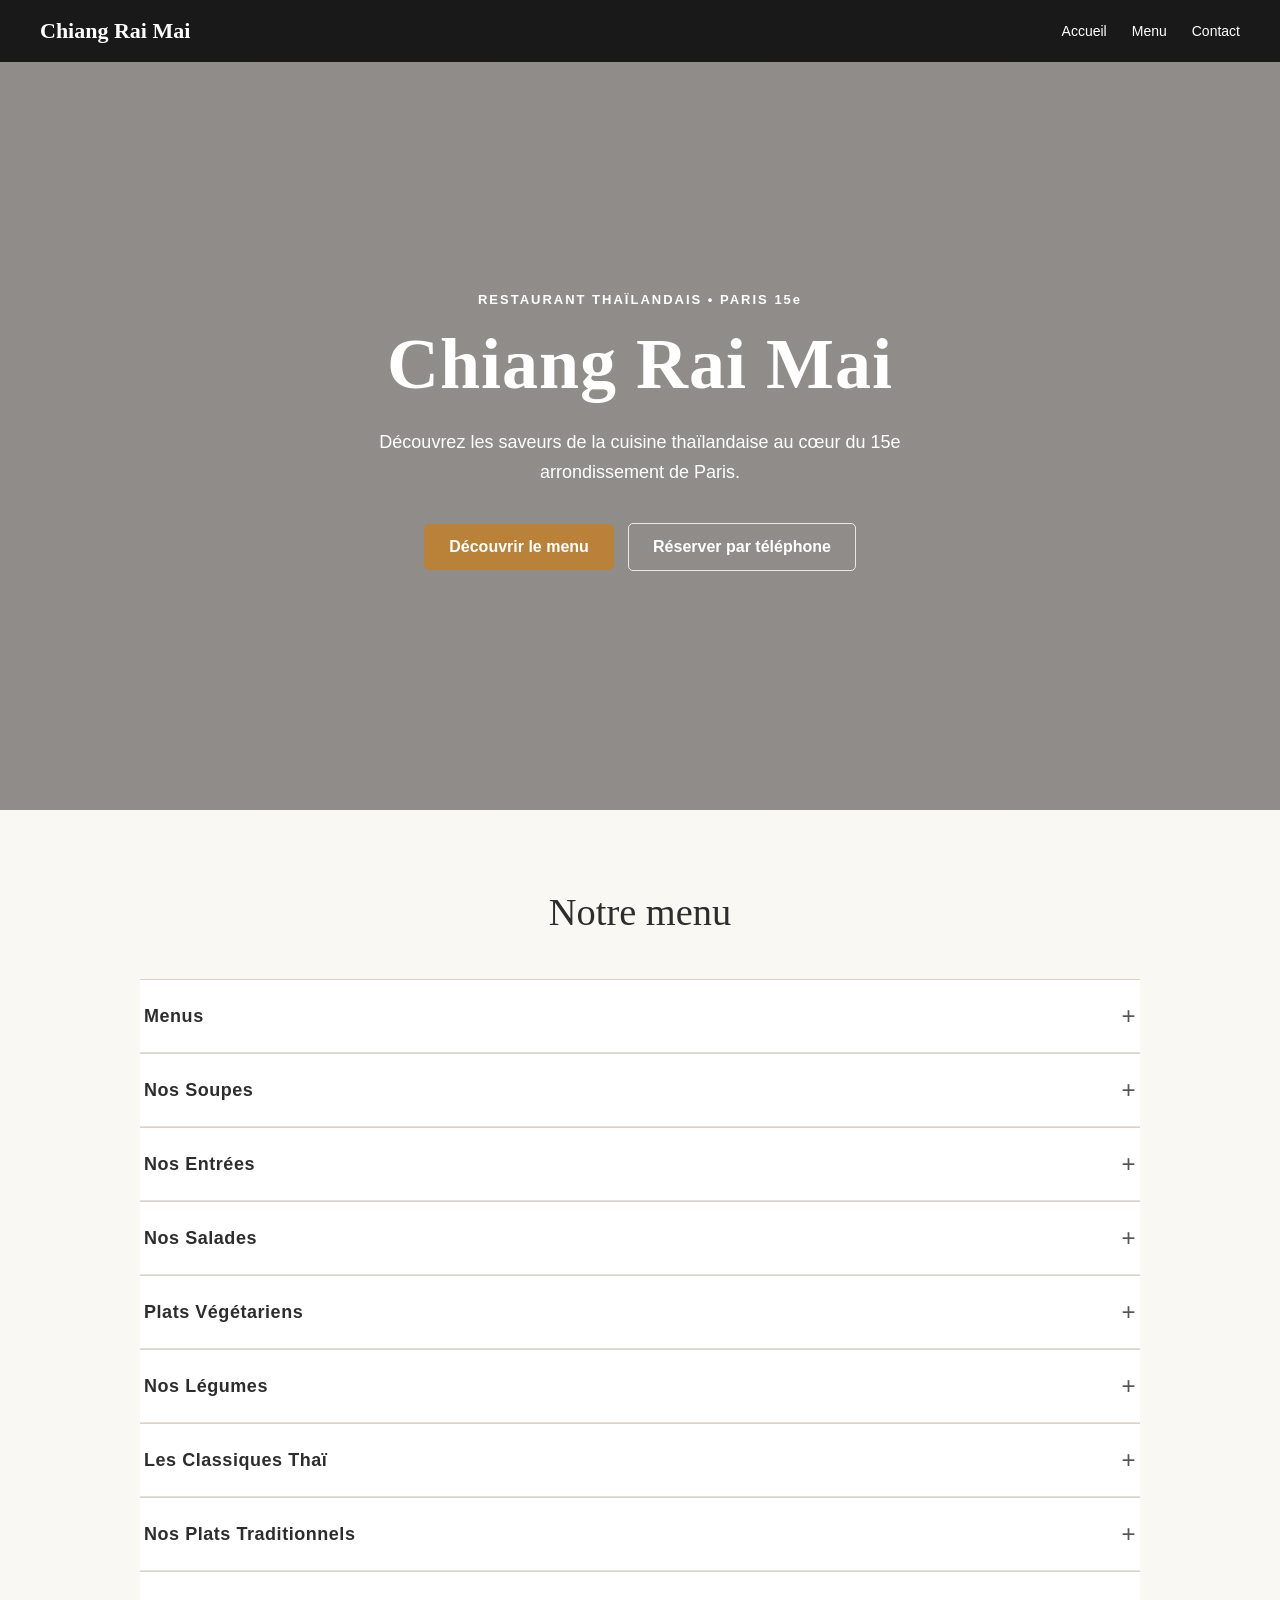
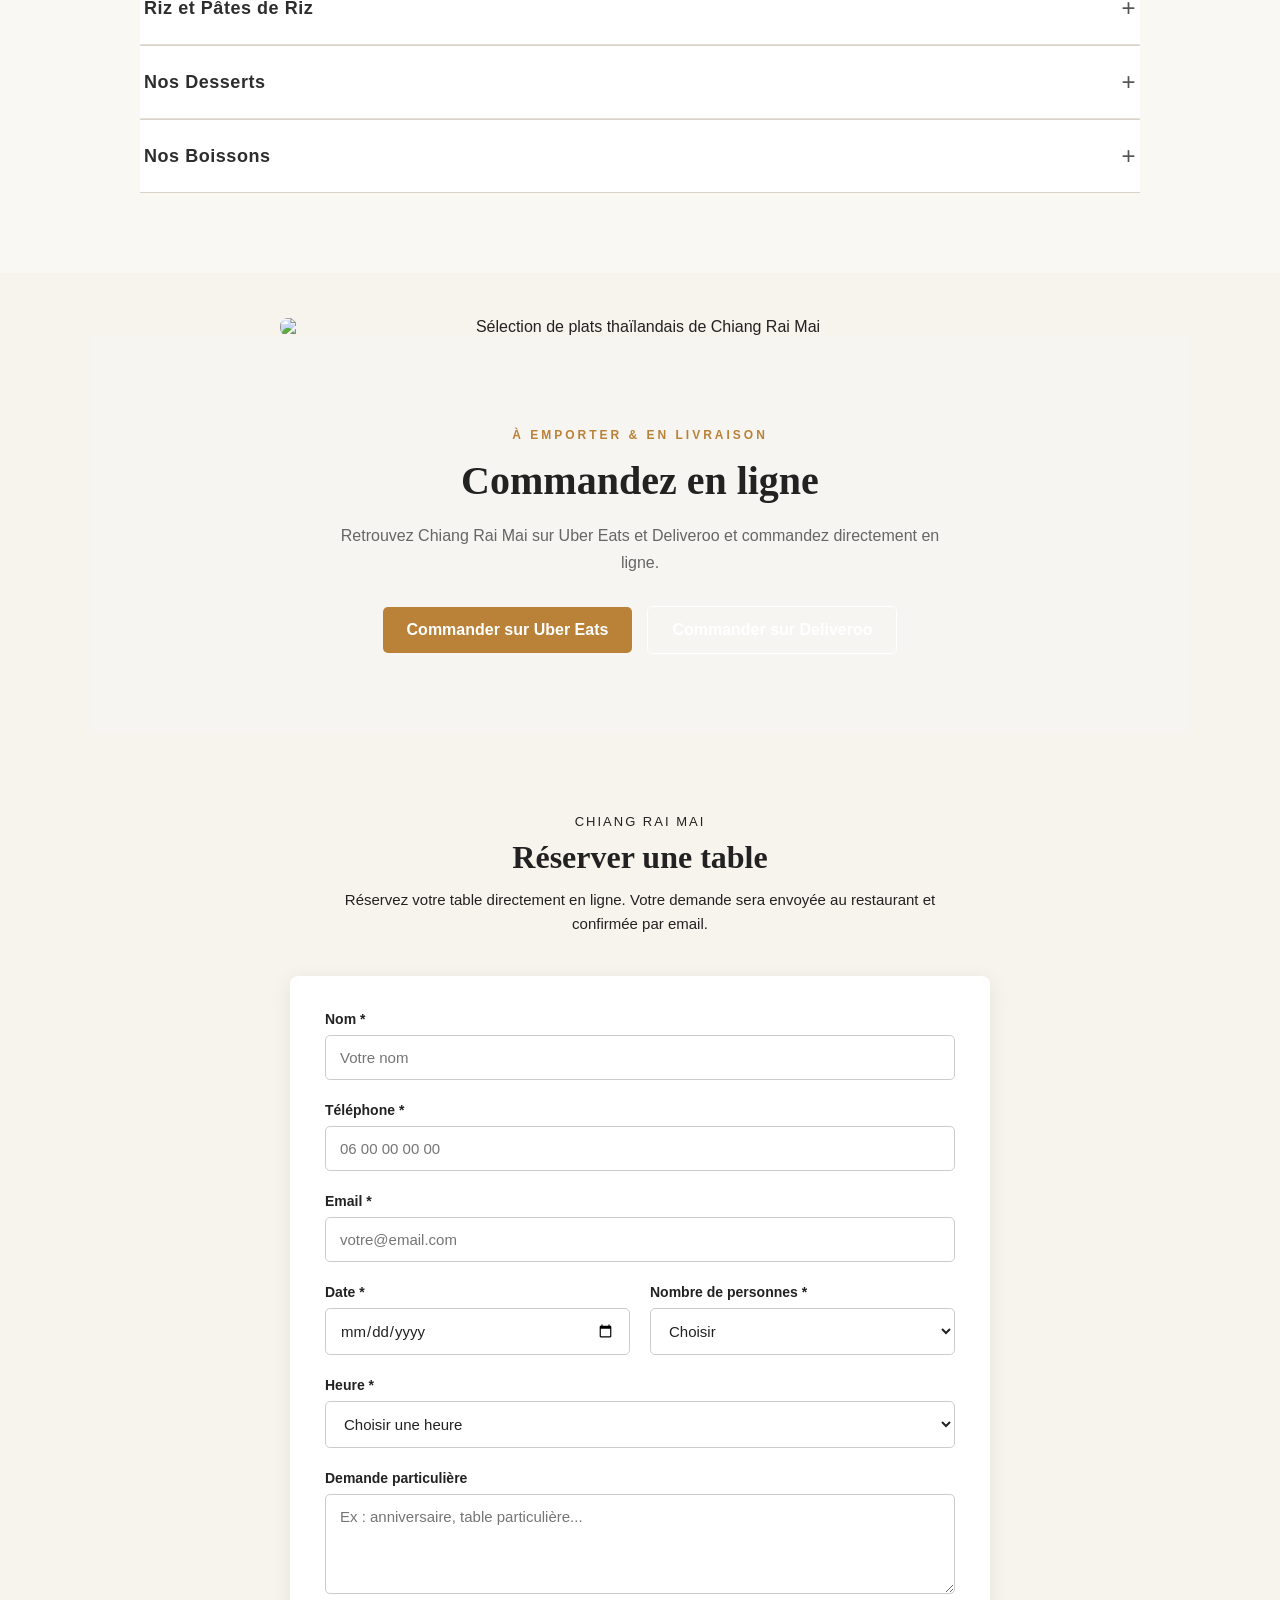
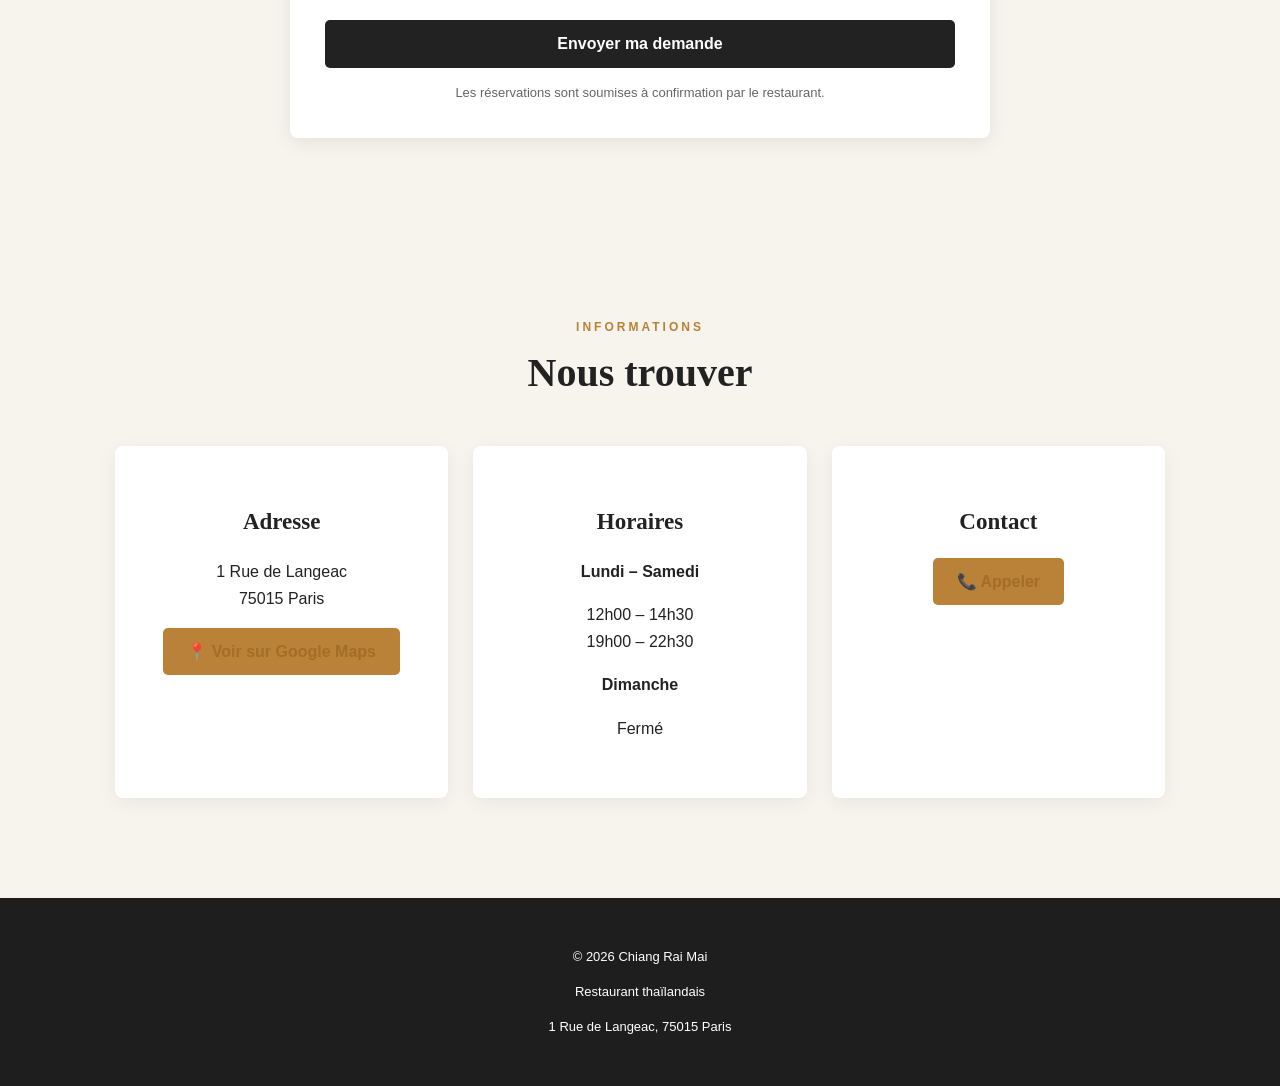
==== commit ff677938: "Update index.html" ====
--- a/index.html
+++ b/index.html
@@ -1360,7 +1360,7 @@
       <h2>Réserver une table</h2>
       <p>
         Réservez votre table directement en ligne.
-        Votre demande sera envoyée au restaurant et confirmée par téléphone.
+        Votre demande sera envoyée au restaurant et confirmée par email.
       </p>
     </div>
 
--- a/style.css
+++ b/style.css
@@ -1380,3 +1380,195 @@
     padding: 35px 30px;
   }
 }
+
+/* =========================
+   RÉSERVATION
+========================= */
+
+.reservation-section {
+  padding: 80px 20px;
+  background: #f7f3ed;
+}
+
+.reservation-container {
+  max-width: 850px;
+  margin: 0 auto;
+}
+
+
+/* =========================
+   TITRE
+========================= */
+
+.reservation-title {
+  text-align: center;
+  margin-bottom: 40px;
+}
+
+.reservation-title span {
+  display: block;
+  font-size: 13px;
+  letter-spacing: 2px;
+  margin-bottom: 10px;
+}
+
+.reservation-title h2 {
+  margin: 0 0 12px;
+  font-size: 32px;
+  font-weight: 600;
+}
+
+.reservation-title p {
+  max-width: 600px;
+  margin: 0 auto;
+  line-height: 1.6;
+  font-size: 15px;
+}
+
+
+/* =========================
+   FORMULAIRE
+========================= */
+
+.reservation-form {
+  max-width: 700px;
+  margin: 0 auto;
+  padding: 35px;
+  background: #ffffff;
+  border-radius: 8px;
+  box-shadow: 0 4px 20px rgba(0, 0, 0, 0.08);
+}
+
+
+/* =========================
+   CHAMPS
+========================= */
+
+.reservation-field {
+  margin-bottom: 22px;
+}
+
+.reservation-field label {
+  display: block;
+  margin-bottom: 8px;
+  font-size: 14px;
+  font-weight: 600;
+}
+
+.reservation-field input,
+.reservation-field select,
+.reservation-field textarea {
+  width: 100%;
+  padding: 13px 14px;
+  border: 1px solid #ccc;
+  border-radius: 5px;
+  background: #fff;
+  color: #222;
+  font-family: Arial, sans-serif;
+  font-size: 15px;
+  outline: none;
+  transition: border-color 0.2s ease;
+}
+
+.reservation-field input:focus,
+.reservation-field select:focus,
+.reservation-field textarea:focus {
+  border-color: #222;
+}
+
+.reservation-field textarea {
+  min-height: 100px;
+  resize: vertical;
+}
+
+
+/* =========================
+   DEUX COLONNES
+========================= */
+
+.reservation-row {
+  display: flex;
+  gap: 20px;
+}
+
+.reservation-row .reservation-field {
+  flex: 1;
+}
+
+
+/* =========================
+   BOUTON
+========================= */
+
+.reservation-button {
+  width: 100%;
+  padding: 15px 20px;
+  border: none;
+  border-radius: 5px;
+  background: #222;
+  color: #fff;
+  font-family: Arial, sans-serif;
+  font-size: 16px;
+  font-weight: 600;
+  cursor: pointer;
+  transition: opacity 0.2s ease;
+}
+
+.reservation-button:hover {
+  opacity: 0.85;
+}
+
+
+/* =========================
+   MESSAGE SOUS LE BOUTON
+========================= */
+
+.reservation-note {
+  margin: 15px 0 0;
+  text-align: center;
+  color: #666;
+  font-size: 13px;
+  line-height: 1.5;
+}
+
+
+/* =========================
+   MOBILE
+========================= */
+
+@media (max-width: 600px) {
+
+  .reservation-section {
+    padding: 60px 15px;
+  }
+
+  .reservation-title {
+    margin-bottom: 30px;
+  }
+
+  .reservation-title h2 {
+    font-size: 28px;
+  }
+
+  .reservation-title p {
+    font-size: 14px;
+  }
+
+  .reservation-form {
+    padding: 25px 20px;
+  }
+
+  .reservation-row {
+    flex-direction: column;
+    gap: 0;
+  }
+
+  .reservation-field {
+    margin-bottom: 18px;
+  }
+
+  .reservation-button {
+    padding: 14px;
+  }
+
+}
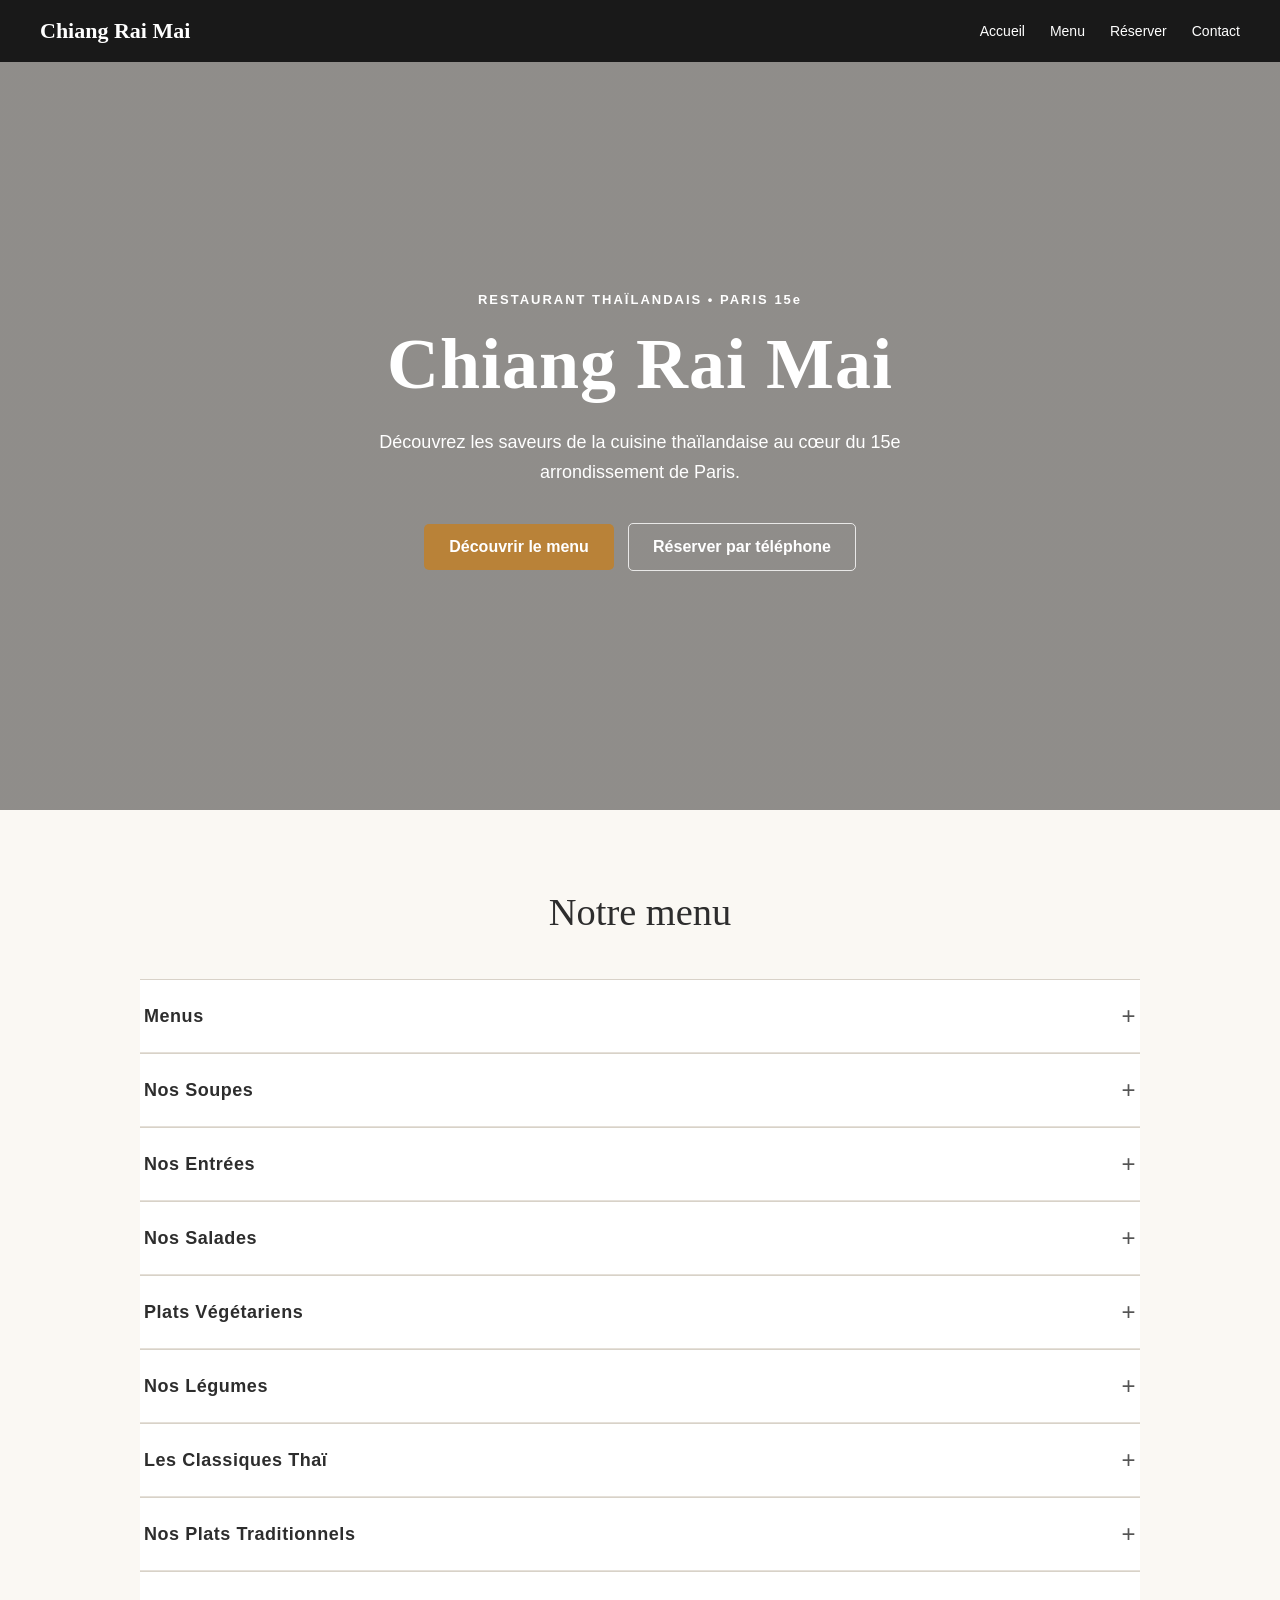
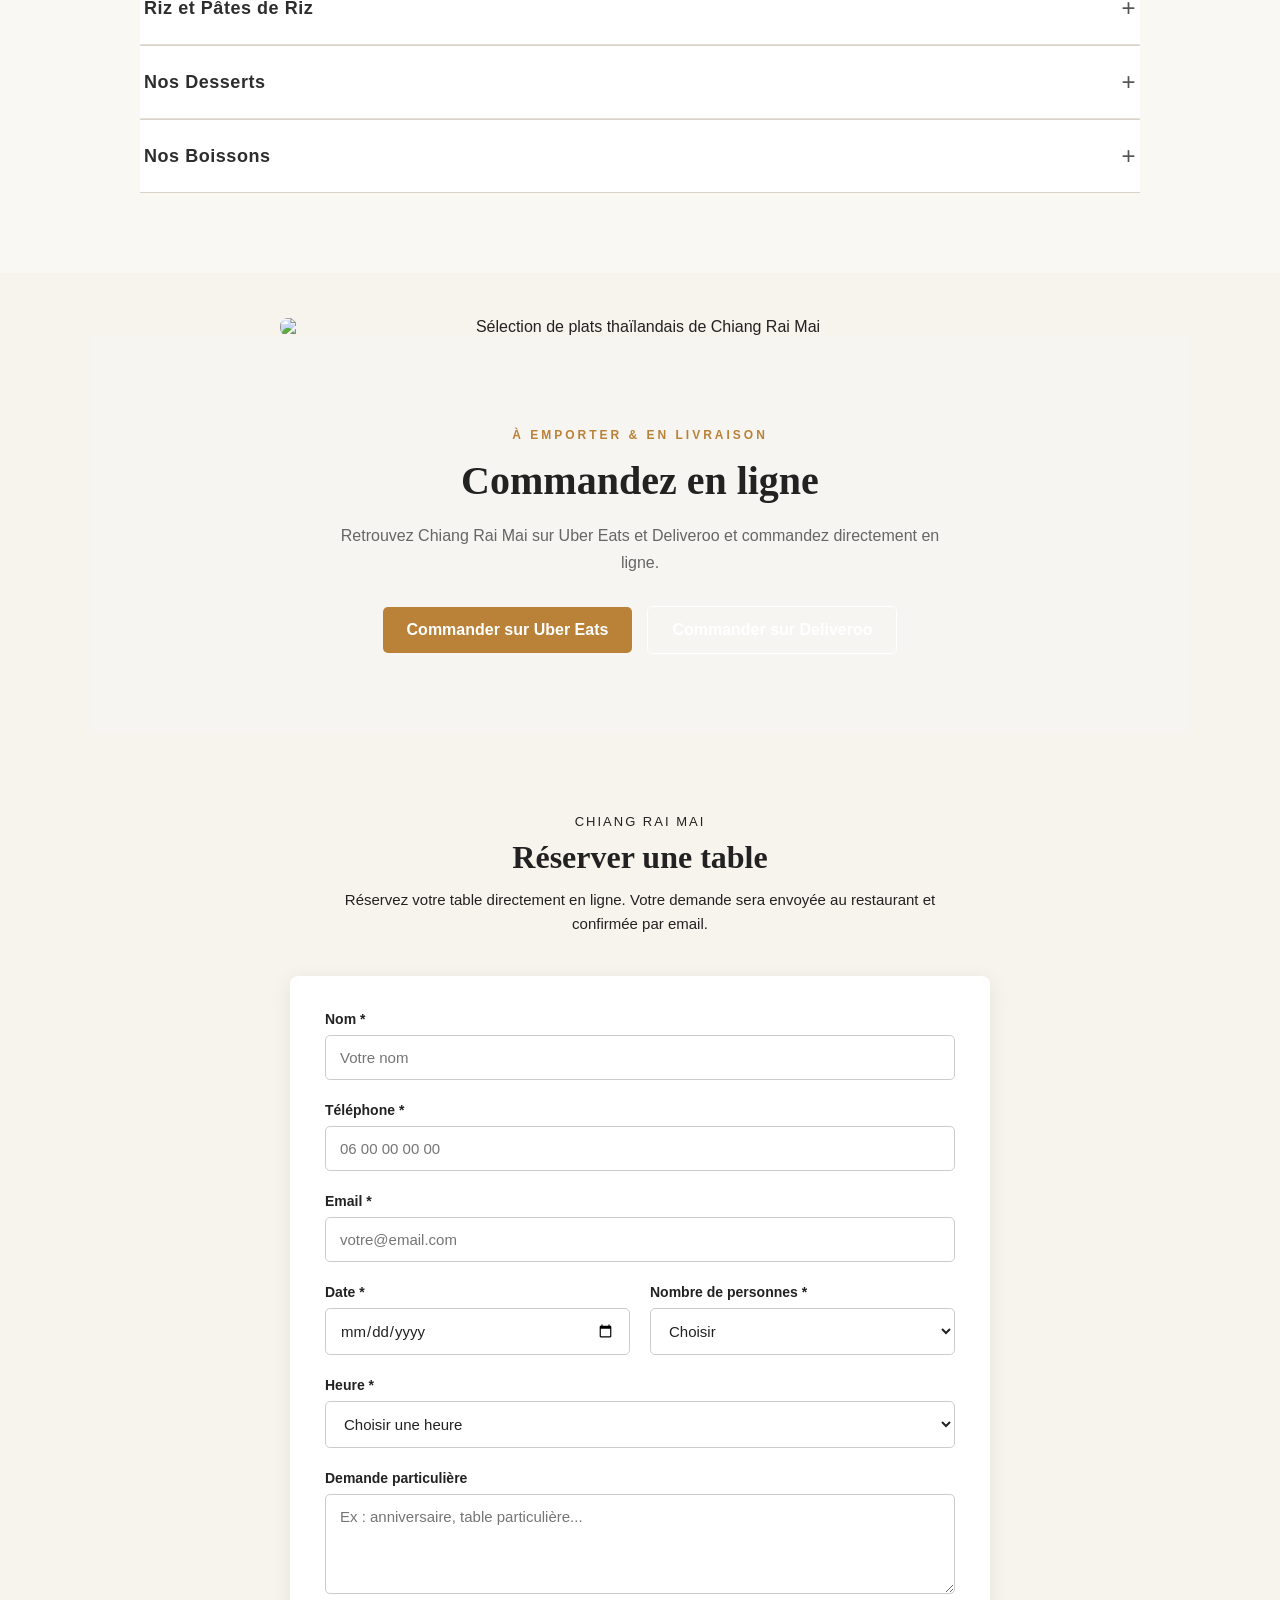
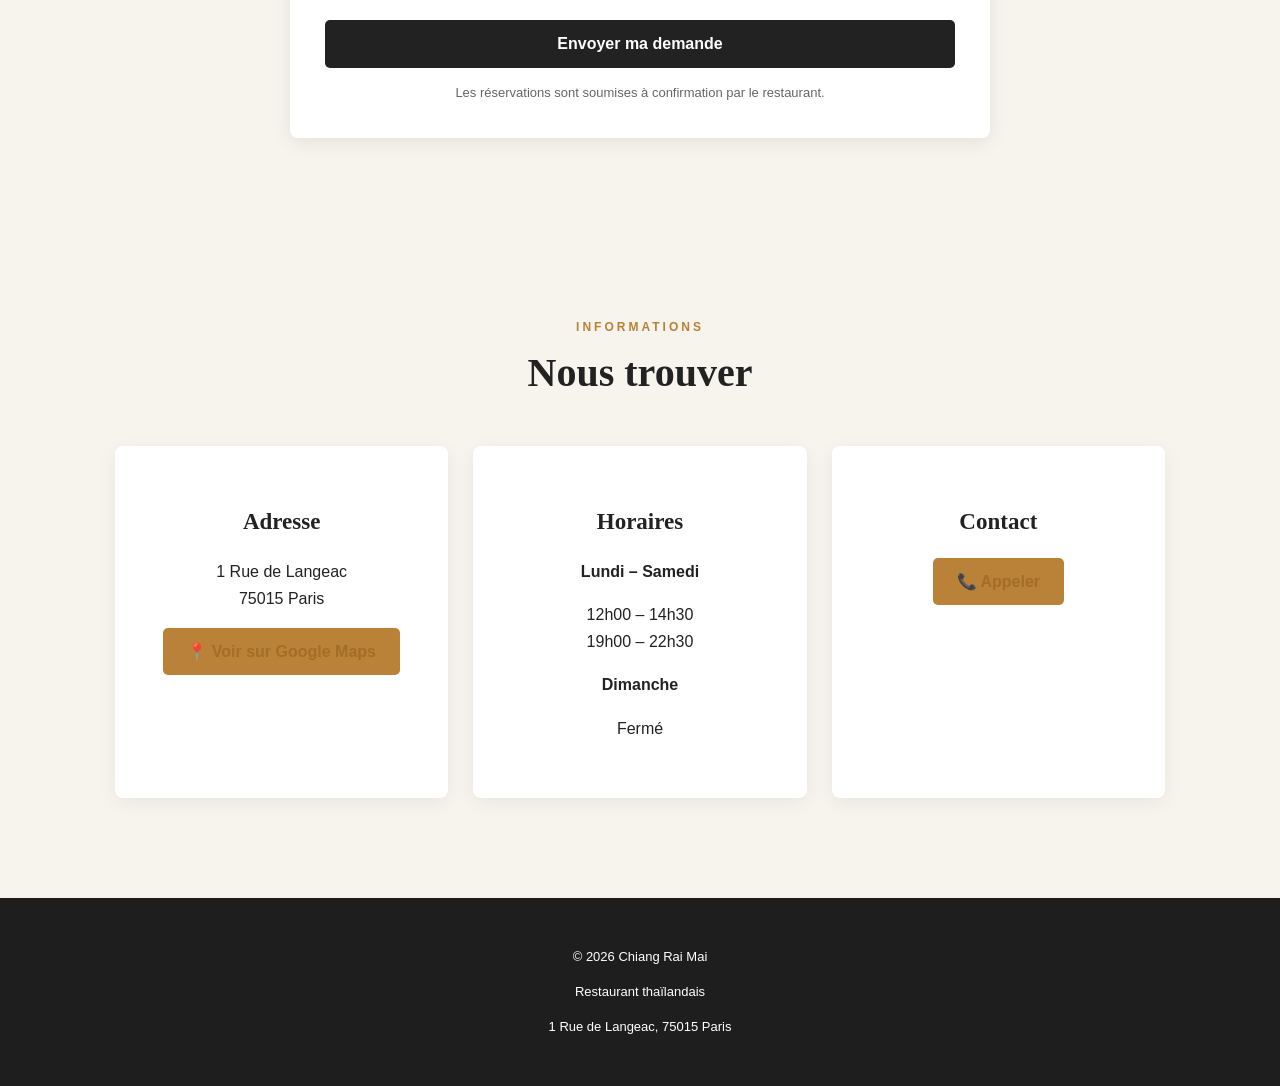
==== commit f4c886f1: "Update index.html" ====
--- a/index.html
+++ b/index.html
@@ -43,7 +43,7 @@
 
       <a href="#menu">Menu</a>
 
-    
+      <a href="#reservation">Réserver</a>
 
       <a href="#contact">Contact</a>
 
@@ -1299,7 +1299,7 @@
 
 <div class="menu-photo-gallery">
   <img 
-    src="https://ibb.co/Q3TkzQcZ" 
+    src="https://i.postimg.cc/SN3tC31K/IMG-6291.jpg" 
     alt="Sélection de plats thaïlandais de Chiang Rai Mai"
   >
 </div>
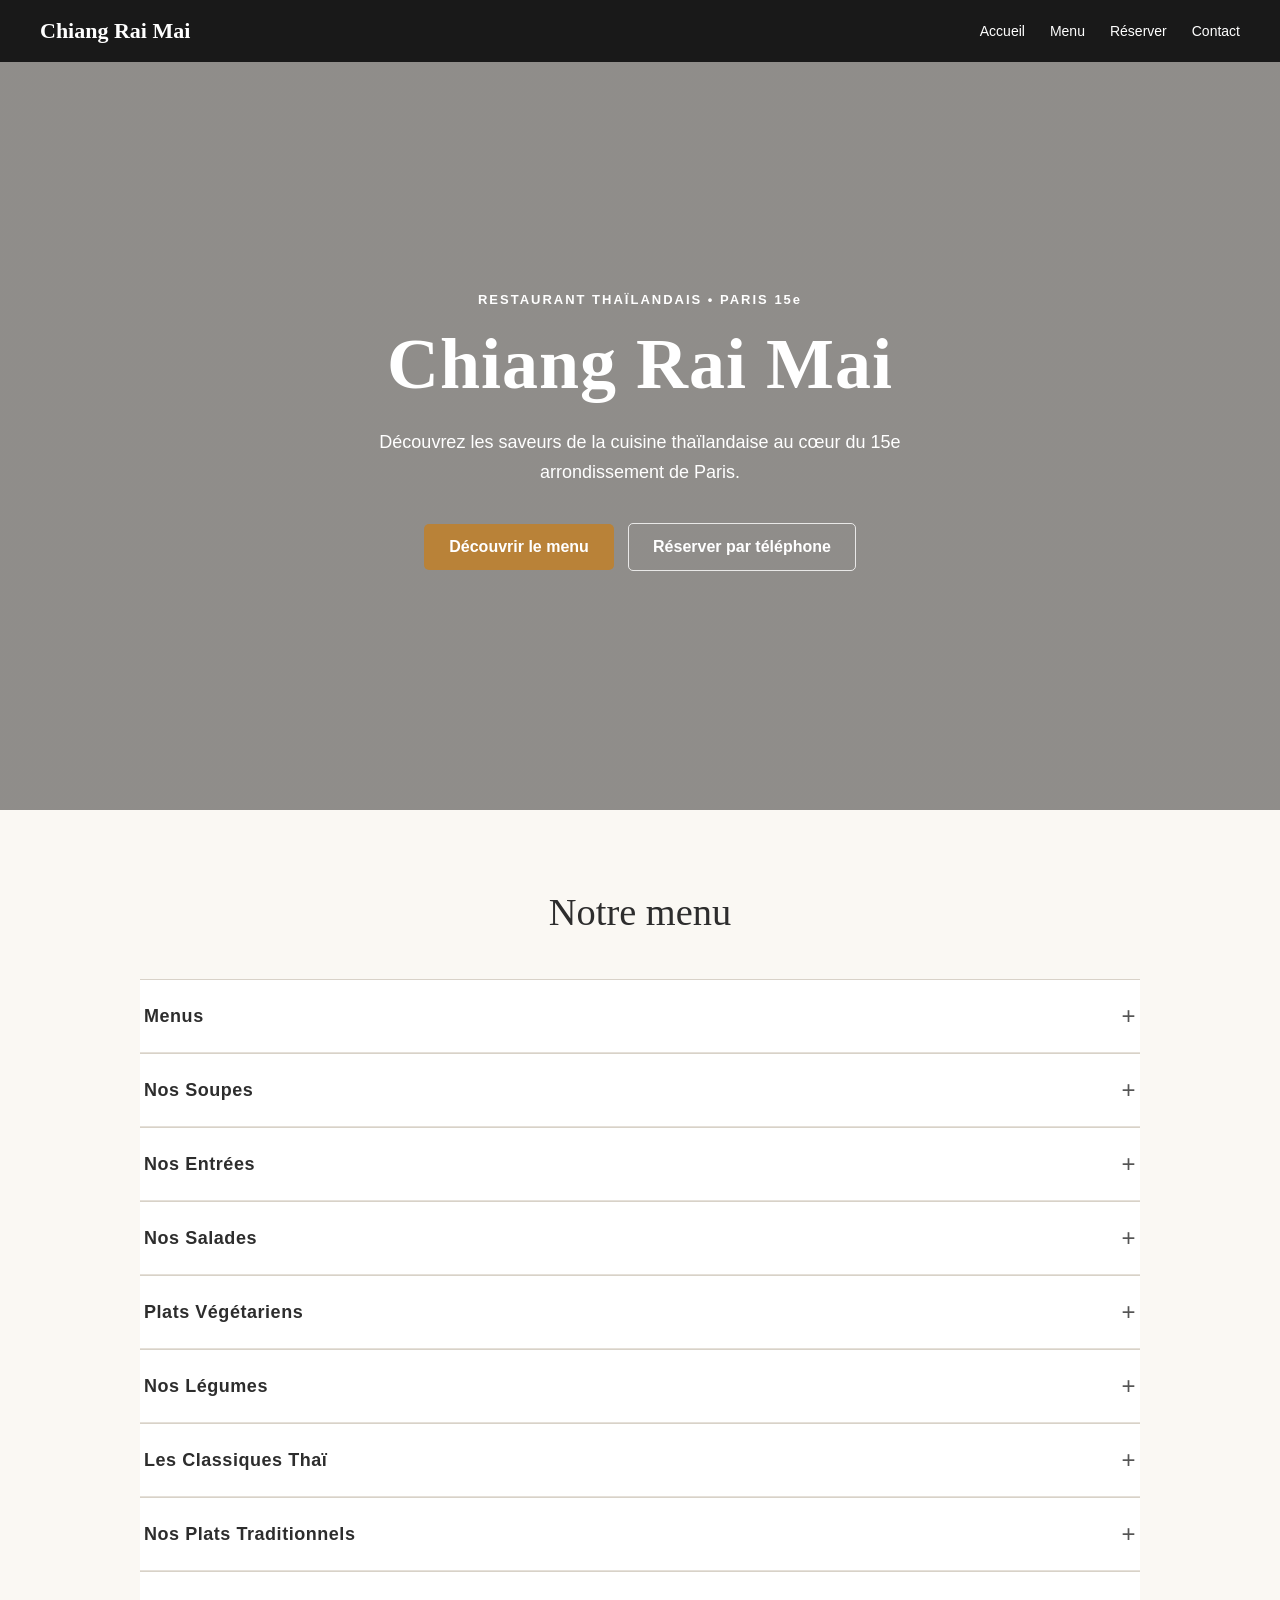
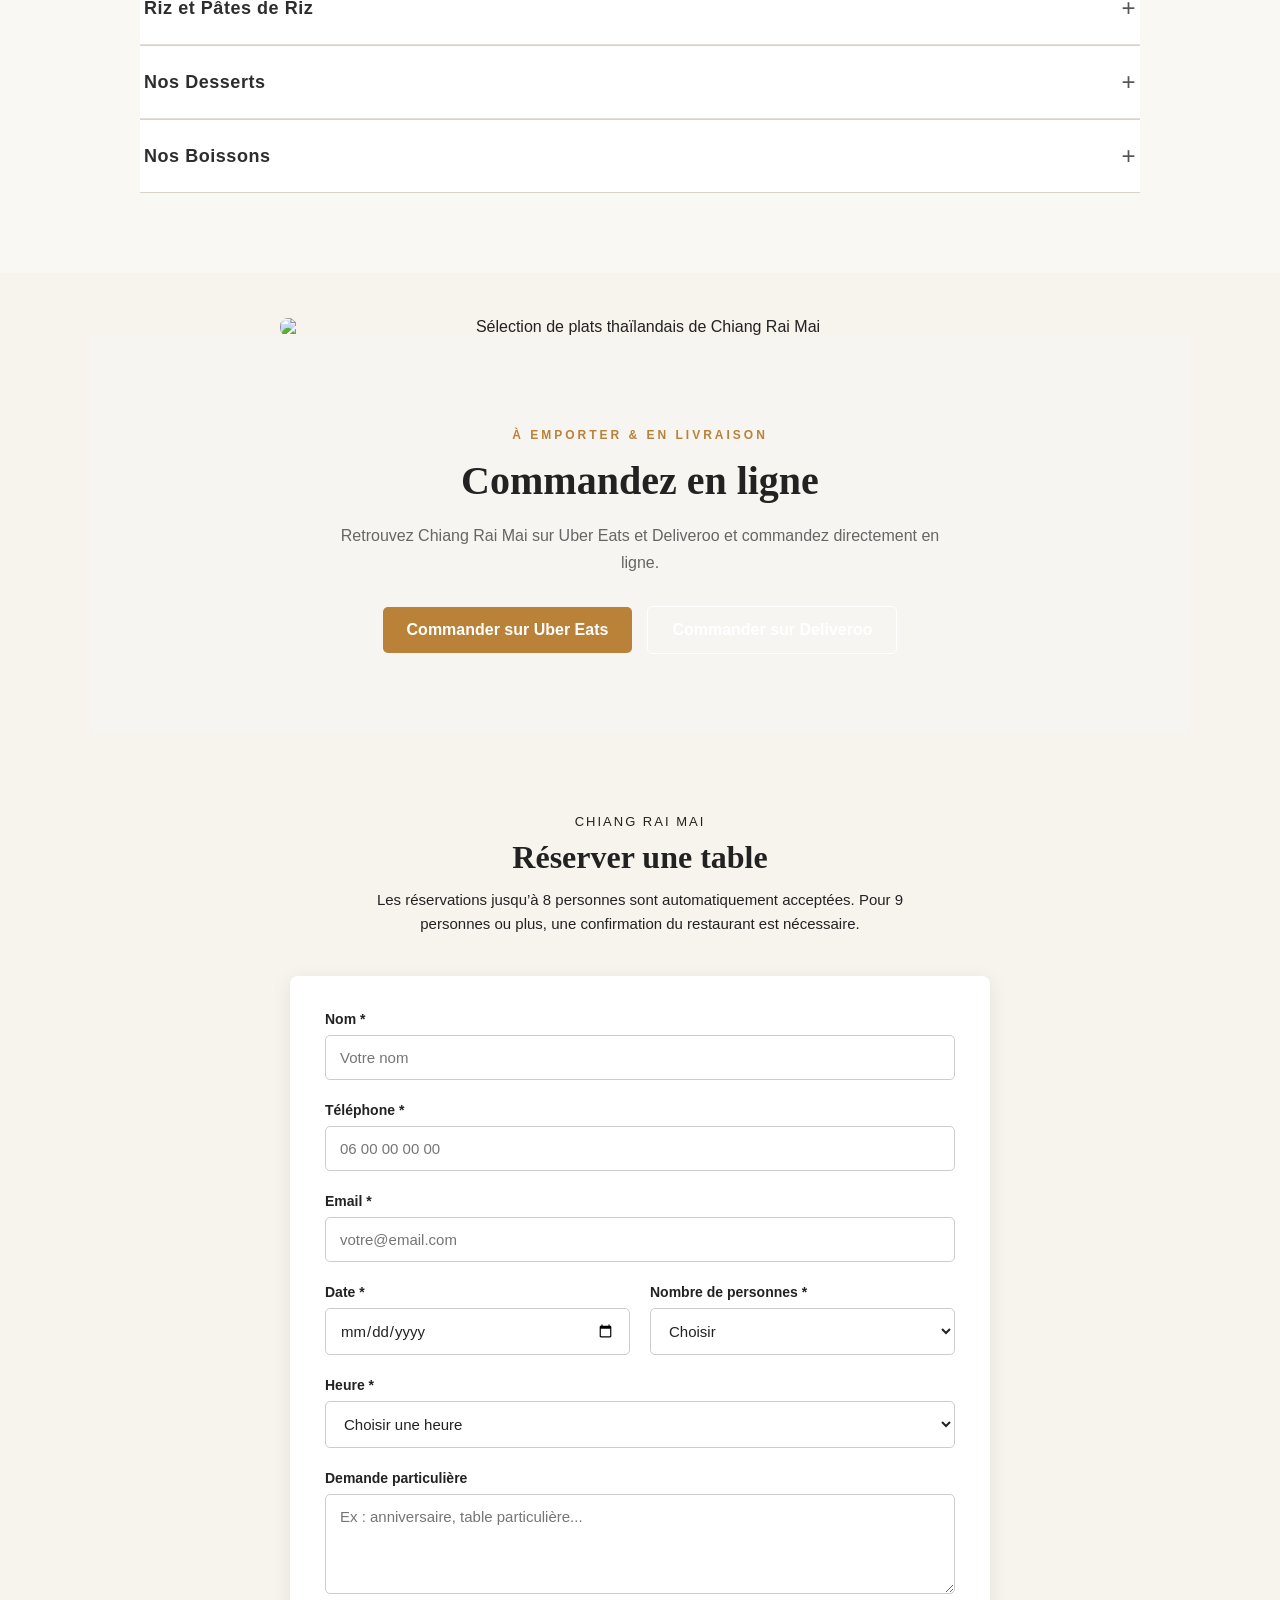
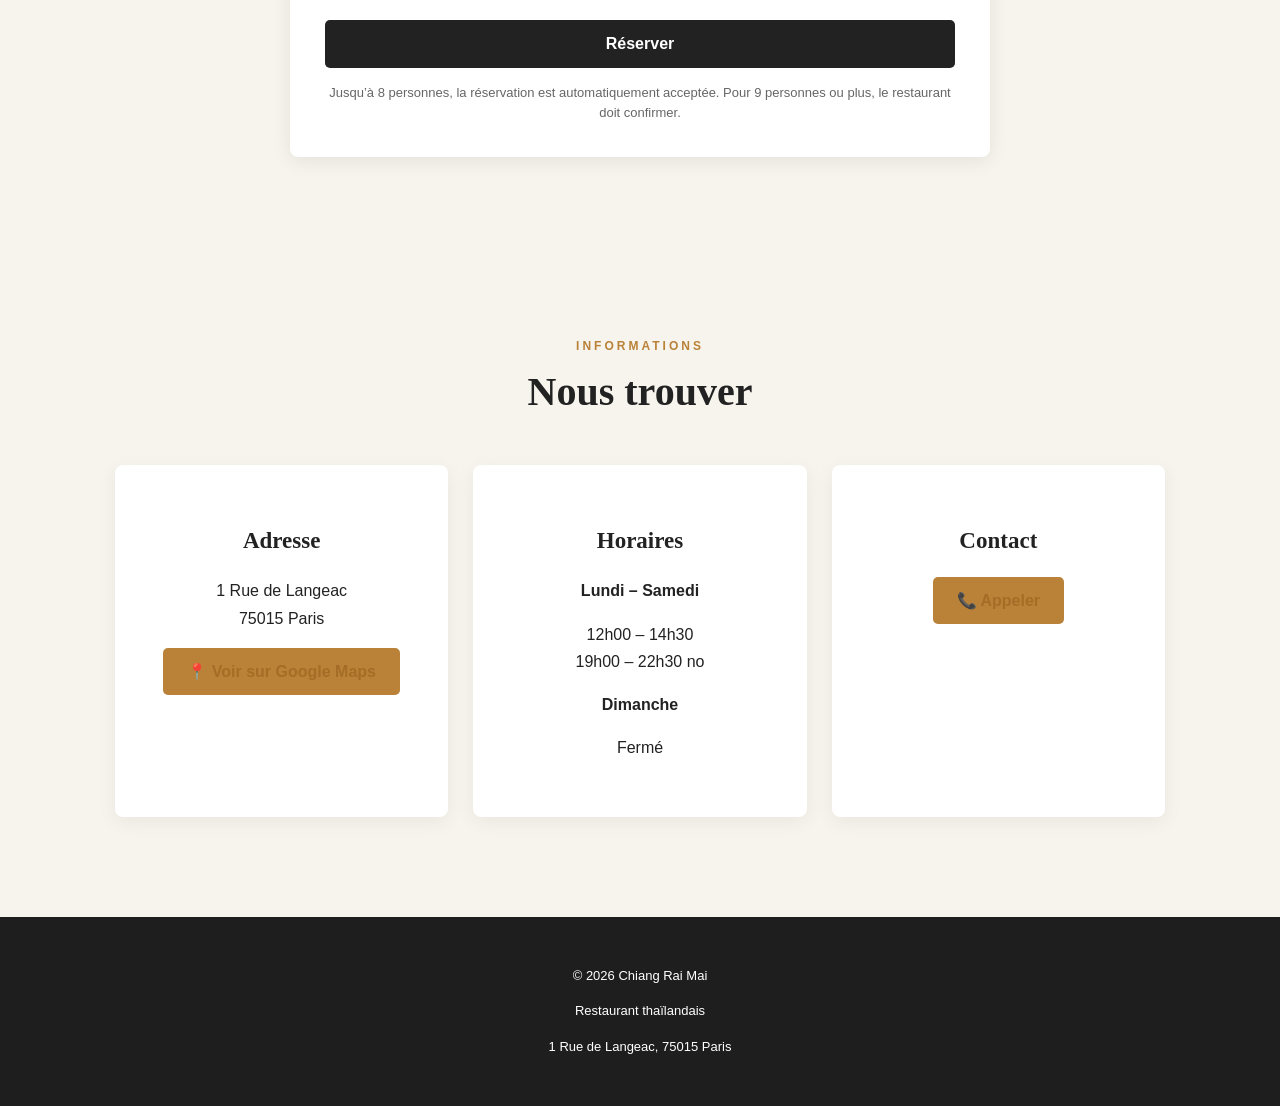
==== commit aaa7efad: "Update index.html" ====
--- a/index.html
+++ b/index.html
@@ -1357,10 +1357,12 @@
 
     <div class="reservation-title">
       <span>CHIANG RAI MAI</span>
+
       <h2>Réserver une table</h2>
+
       <p>
-        Réservez votre table directement en ligne.
-        Votre demande sera envoyée au restaurant et confirmée par email.
+        Les réservations jusqu’à 8 personnes sont automatiquement acceptées.
+        Pour 9 personnes ou plus, une confirmation du restaurant est nécessaire.
       </p>
     </div>
 
@@ -1370,17 +1372,22 @@
       method="POST"
     >
 
-      <!-- Paramètres du formulaire -->
       <input
         type="hidden"
         name="_subject"
-        value="Nouvelle demande de réservation - Chiang Rai Mai"
+        value="Nouvelle réservation - Chiang Rai Mai"
       >
 
       <input
         type="hidden"
-        name="_captcha"
-        value="false"
+        name="_replyto"
+        value=""
+      >
+
+      <input
+        type="hidden"
+        name="_autoresponse"
+        value=""
       >
 
       <input
@@ -1390,8 +1397,10 @@
       >
 
       <!-- NOM -->
+
       <div class="reservation-field">
         <label for="name">Nom *</label>
+
         <input
           type="text"
           id="name"
@@ -1402,8 +1411,10 @@
       </div>
 
       <!-- TÉLÉPHONE -->
+
       <div class="reservation-field">
         <label for="phone">Téléphone *</label>
+
         <input
           type="tel"
           id="phone"
@@ -1414,22 +1425,26 @@
       </div>
 
       <!-- EMAIL -->
+
       <div class="reservation-field">
         <label for="email">Email *</label>
+
         <input
           type="email"
           id="email"
-          name="Email"
+          name="email"
           placeholder="votre@email.com"
           required
         >
       </div>
 
-      <!-- DATE + NOMBRE DE PERSONNES -->
+      <!-- DATE ET NOMBRE DE PERSONNES -->
+
       <div class="reservation-row">
 
         <div class="reservation-field">
           <label for="date">Date *</label>
+
           <input
             type="date"
             id="date"
@@ -1458,14 +1473,13 @@
             <option value="9">9 personnes</option>
             <option value="10">10 personnes</option>
           </select>
-
         </div>
 
       </div>
 
       <!-- HEURE -->
+
       <div class="reservation-field">
-
         <label for="time">Heure *</label>
 
         <select
@@ -1473,7 +1487,6 @@
           name="Heure"
           required
         >
-
           <option value="">Choisir une heure</option>
 
           <optgroup label="Déjeuner">
@@ -1493,14 +1506,12 @@
             <option value="21:30">21:30</option>
             <option value="22:00">22:00</option>
           </optgroup>
-
         </select>
-
       </div>
 
       <!-- DEMANDE PARTICULIÈRE -->
+
       <div class="reservation-field">
-
         <label for="message">
           Demande particulière
         </label>
@@ -1511,19 +1522,18 @@
           rows="4"
           placeholder="Ex : anniversaire, table particulière..."
         ></textarea>
-
       </div>
 
-      <!-- BOUTON -->
       <button
         type="submit"
         class="reservation-button"
       >
-        Envoyer ma demande
+        Réserver
       </button>
 
       <p class="reservation-note">
-        Les réservations sont soumises à confirmation par le restaurant.
+        Jusqu’à 8 personnes, la réservation est automatiquement acceptée.
+        Pour 9 personnes ou plus, le restaurant doit confirmer.
       </p>
 
     </form>
@@ -1540,8 +1550,10 @@
 <script>
 
   const dateInput = document.getElementById("date");
+  const reservationForm = document.querySelector(".reservation-form");
 
   // Empêcher les dates passées
+
   const today = new Date();
 
   const year = today.getFullYear();
@@ -1552,6 +1564,7 @@
 
 
   // Empêcher les réservations le dimanche
+
   dateInput.addEventListener("change", function () {
 
     const selectedDate = new Date(this.value + "T00:00:00");
@@ -1568,8 +1581,75 @@
 
   });
 
+
+  // Réponse automatique selon le nombre de personnes
+
+  reservationForm.addEventListener("submit", function () {
+
+    const name = document.getElementById("name").value;
+    const email = document.getElementById("email").value;
+    const date = document.getElementById("date").value;
+    const time = document.getElementById("time").value;
+    const guests = Number(document.getElementById("guests").value);
+
+    const replyTo = document.querySelector(
+      'input[name="_replyto"]'
+    );
+
+    const subject = document.querySelector(
+      'input[name="_subject"]'
+    );
+
+    const autoresponse = document.querySelector(
+      'input[name="_autoresponse"]'
+    );
+
+    replyTo.value = email;
+
+
+    if (guests <= 8) {
+
+      subject.value =
+        "Réservation automatiquement acceptée - Chiang Rai Mai";
+
+      autoresponse.value =
+`Bonjour ${name},
+
+Votre réservation au restaurant Chiang Rai Mai est automatiquement acceptée.
+
+Date : ${date}
+Heure : ${time}
+Nombre de personnes : ${guests}
+
+Nous vous attendons avec plaisir.
+
+À bientôt,
+Chiang Rai Mai`;
+
+    } else {
+
+      subject.value =
+        "Demande de réservation à confirmer - Chiang Rai Mai";
+
+      autoresponse.value =
+`Bonjour ${name},
+
+Votre demande de réservation a bien été envoyée au restaurant Chiang Rai Mai.
+
+Date : ${date}
+Heure : ${time}
+Nombre de personnes : ${guests}
+
+Comme votre réservation concerne 9 personnes ou plus, le restaurant doit maintenant la confirmer. Vous recevrez une réponse par email.
+
+À bientôt,
+Chiang Rai Mai`;
+
+    }
+
+  });
+
 </script>
-
 <!-- CONTACT -->
 
 <section id="contact" class="contact section">
@@ -1612,7 +1692,7 @@
 
       <p>
         12h00 – 14h30<br>
-        19h00 – 22h30
+        19h00 – 22h30 no
       </p>
 
       <p>
